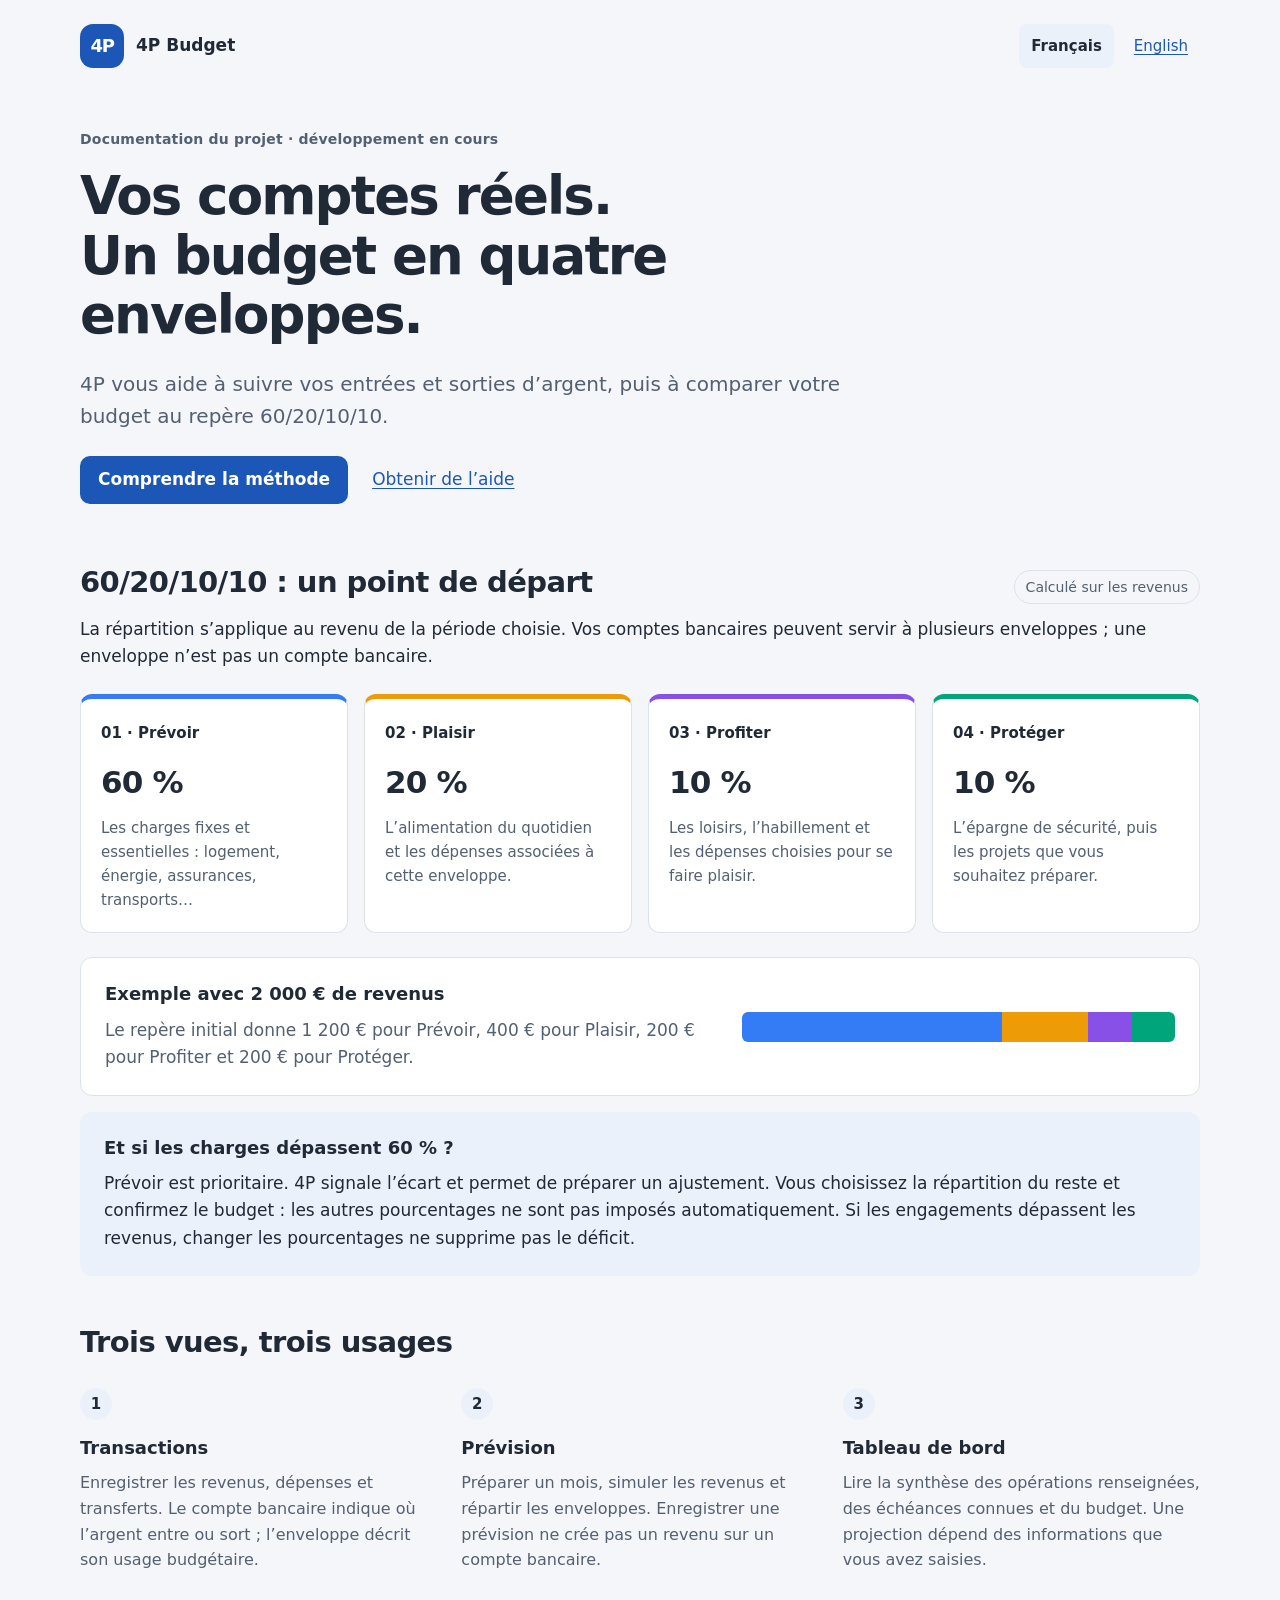
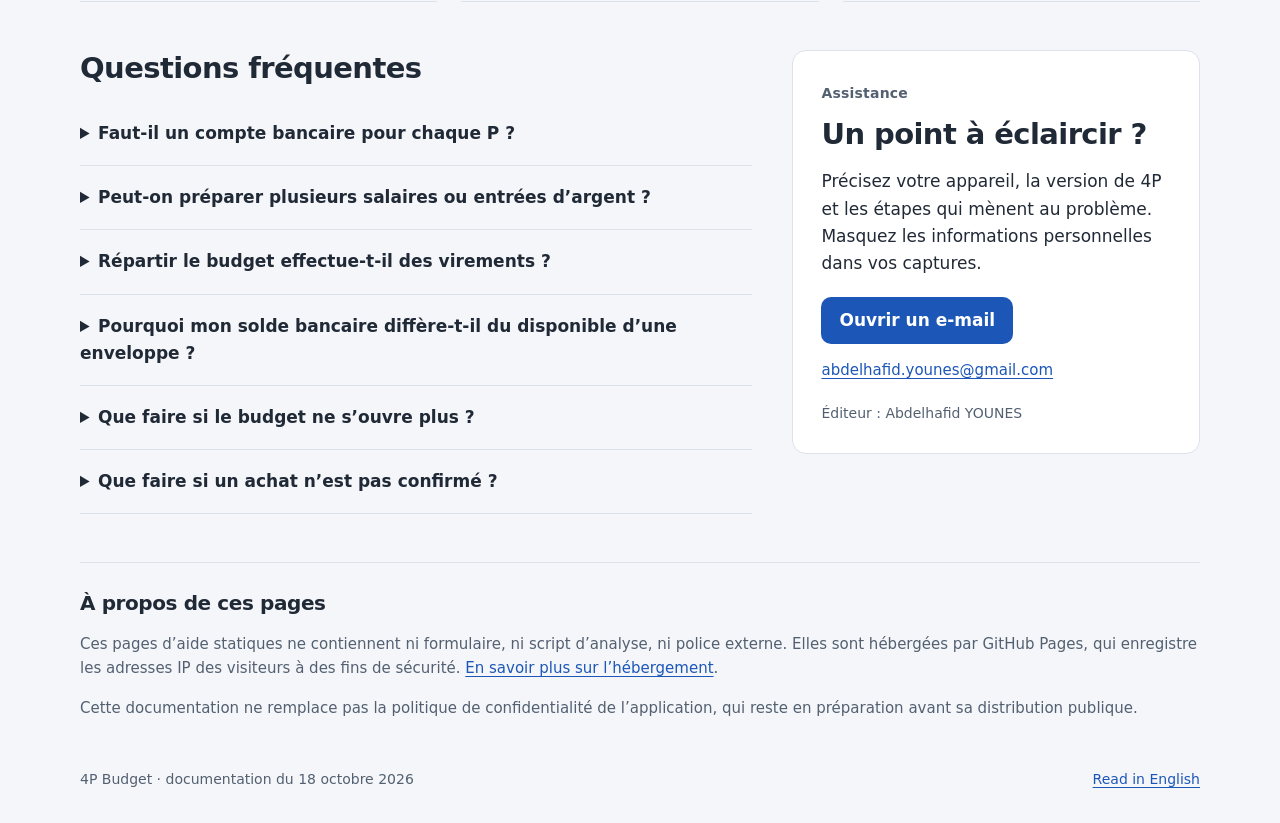
==== index.html @ a12ce065 "Publish bilingual 4P Budget help and method documentation" ====
<!doctype html>
<html lang="fr">
<head>
  <meta charset="utf-8">
  <meta name="viewport" content="width=device-width, initial-scale=1">
  <meta name="description" content="Aide de 4P Budget : comprendre les enveloppes 60/20/10/10, les comptes bancaires et les prévisions.">
  <title>4P Budget — Aide et méthode</title>
  <link rel="stylesheet" href="site.css">
</head>
<body>
  <a class="skip-link" href="#content">Aller au contenu</a>
  <header class="site-header">
    <a class="brand" href="./"><span class="brand-mark" aria-hidden="true">4P</span><span>4P Budget</span></a>
    <nav aria-label="Langue"><a href="./" lang="fr" aria-current="page">Français</a><a href="en/" lang="en" hreflang="en">English</a></nav>
  </header>
  <main id="content">
    <section class="intro" aria-labelledby="title">
      <p class="eyebrow">Documentation du projet · développement en cours</p>
      <h1 id="title">Vos comptes réels.<br>Un budget en quatre enveloppes.</h1>
      <p class="lead">4P vous aide à suivre vos entrées et sorties d’argent, puis à comparer votre budget au repère 60/20/10/10.</p>
      <div class="intro-links"><a class="button" href="#method">Comprendre la méthode</a><a href="#contact">Obtenir de l’aide</a></div>
    </section>

    <section id="method" aria-labelledby="method-title">
      <div class="section-heading"><h2 id="method-title">60/20/10/10 : un point de départ</h2><span class="pill">Calculé sur les revenus</span></div>
      <p>La répartition s’applique au revenu de la période choisie. Vos comptes bancaires peuvent servir à plusieurs enveloppes ; une enveloppe n’est pas un compte bancaire.</p>
      <div class="buckets">
        <article class="bucket plan"><span class="bucket-code">01 · Prévoir</span><h3>60 %</h3><p>Les charges fixes et essentielles : logement, énergie, assurances, transports…</p></article>
        <article class="bucket provide"><span class="bucket-code">02 · Plaisir</span><h3>20 %</h3><p>L’alimentation du quotidien et les dépenses associées à cette enveloppe.</p></article>
        <article class="bucket play"><span class="bucket-code">03 · Profiter</span><h3>10 %</h3><p>Les loisirs, l’habillement et les dépenses choisies pour se faire plaisir.</p></article>
        <article class="bucket protect"><span class="bucket-code">04 · Protéger</span><h3>10 %</h3><p>L’épargne de sécurité, puis les projets que vous souhaitez préparer.</p></article>
      </div>
      <div class="example">
        <div><h3>Exemple avec 2 000 € de revenus</h3><p>Le repère initial donne 1 200 € pour Prévoir, 400 € pour Plaisir, 200 € pour Profiter et 200 € pour Protéger.</p></div>
        <div class="distribution" role="img" aria-label="Répartition de 2 000 euros : Prévoir 1 200 euros, 60 pour cent ; Plaisir 400 euros, 20 pour cent ; Profiter 200 euros, 10 pour cent ; Protéger 200 euros, 10 pour cent."><span class="plan-part"></span><span class="provide-part"></span><span class="play-part"></span><span class="protect-part"></span></div>
      </div>
      <aside class="note"><h3>Et si les charges dépassent 60 % ?</h3><p>Prévoir est prioritaire. 4P signale l’écart et permet de préparer un ajustement. Vous choisissez la répartition du reste et confirmez le budget : les autres pourcentages ne sont pas imposés automatiquement. Si les engagements dépassent les revenus, changer les pourcentages ne supprime pas le déficit.</p></aside>
    </section>

    <section aria-labelledby="views-title">
      <h2 id="views-title">Trois vues, trois usages</h2>
      <div class="views">
        <article><span class="number">1</span><h3>Transactions</h3><p>Enregistrer les revenus, dépenses et transferts. Le compte bancaire indique où l’argent entre ou sort ; l’enveloppe décrit son usage budgétaire.</p></article>
        <article><span class="number">2</span><h3>Prévision</h3><p>Préparer un mois, simuler les revenus et répartir les enveloppes. Enregistrer une prévision ne crée pas un revenu sur un compte bancaire.</p></article>
        <article><span class="number">3</span><h3>Tableau de bord</h3><p>Lire la synthèse des opérations renseignées, des échéances connues et du budget. Une projection dépend des informations que vous avez saisies.</p></article>
      </div>
    </section>

    <section class="help-grid" aria-labelledby="help-title">
      <div><h2 id="help-title">Questions fréquentes</h2>
        <details><summary>Faut-il un compte bancaire pour chaque P ?</summary><p>Non. Vous pouvez suivre plusieurs comptes réels sans les associer exclusivement à une enveloppe. Une dépense peut être payée depuis un compte courant et classée dans Profiter, par exemple.</p></details>
        <details><summary>Peut-on préparer plusieurs salaires ou entrées d’argent ?</summary><p>Oui, les revenus peuvent être préparés ou enregistrés séparément. Distinguez le revenu prévu pour préparer le budget du revenu effectivement enregistré sur un compte.</p></details>
        <details><summary>Répartir le budget effectue-t-il des virements ?</summary><p>Non. Les enveloppes sont une répartition virtuelle. 4P ne se connecte pas à votre banque et n’exécute pas de virement bancaire. Un transfert entre comptes est une opération que vous renseignez dans le suivi.</p></details>
        <details><summary>Pourquoi mon solde bancaire diffère-t-il du disponible d’une enveloppe ?</summary><p>Le solde concerne l’argent enregistré sur un compte réel. Le disponible d’une enveloppe concerne le budget d’une période, après ses dépenses et réservations. Ces deux montants ne mesurent pas la même chose.</p></details>
        <details><summary>Que faire si le budget ne s’ouvre plus ?</summary><p>Conservez les fichiers et sauvegardes d’origine. Si l’écran de récupération apparaît, consultez les options proposées avant de tenter une reprise. Indiquez au support le message affiché et la version de l’application.</p></details>
        <details><summary>Que faire si un achat n’est pas confirmé ?</summary><p>Dans les versions proposant des abonnements, utilisez « Restaurer mes achats » dans l’écran Abonnement avant une nouvelle tentative. Les conditions, prix et essais disponibles sont ceux affichés dans l’application et par Apple. Aucun achat ne se fait sur ce site.</p></details>
      </div>
      <aside class="contact" id="contact" aria-labelledby="contact-title"><span class="eyebrow">Assistance</span><h2 id="contact-title">Un point à éclaircir ?</h2><p>Précisez votre appareil, la version de 4P et les étapes qui mènent au problème. Masquez les informations personnelles dans vos captures.</p><a class="button" href="mailto:abdelhafid.younes@gmail.com?subject=Support%204P%20Budget">Ouvrir un e-mail</a><a class="email" href="mailto:abdelhafid.younes@gmail.com">abdelhafid.younes@gmail.com</a><p class="small">Éditeur : Abdelhafid YOUNES</p></aside>
    </section>
    <section class="hosting" aria-labelledby="hosting-title"><h2 id="hosting-title">À propos de ces pages</h2><p>Ces pages d’aide statiques ne contiennent ni formulaire, ni script d’analyse, ni police externe. Elles sont hébergées par GitHub Pages, qui enregistre les adresses IP des visiteurs à des fins de sécurité. <a href="https://docs.github.com/en/pages/getting-started-with-github-pages/what-is-github-pages#data-collection">En savoir plus sur l’hébergement</a>.</p><p>Cette documentation ne remplace pas la politique de confidentialité de l’application, qui reste en préparation avant sa distribution publique.</p></section>
  </main>
  <footer><span>4P Budget · documentation du 18 octobre 2026</span><a href="en/" lang="en" hreflang="en">Read in English</a></footer>
</body>
</html>
---- site.css ----
:root {
  color-scheme: light dark;
  --background: #f5f6f9;
  --surface: #ffffff;
  --text: #202936;
  --muted: #536071;
  --border: #dce2ea;
  --link: #1c57b8;
  --soft: #ebf1fb;
  --blue: #347cf6;
  --orange: #ee9b08;
  --purple: #8950e8;
  --green: #00a57c;
}
* { box-sizing: border-box; }
html { scroll-padding-top: 24px; }
body { margin: 0; color: var(--text); background: var(--background); font: 1.0625rem/1.6 system-ui, -apple-system, BlinkMacSystemFont, "Segoe UI", sans-serif; }
a { color: var(--link); text-underline-offset: .19em; }
a:hover { text-decoration-thickness: 2px; }
a:focus-visible, summary:focus-visible { outline: 3px solid var(--link); outline-offset: 5px; border-radius: 4px; }
.skip-link { position: absolute; top: 8px; left: 16px; padding: 12px; background: var(--surface); transform: translateY(-160%); z-index: 1; }
.skip-link:focus { transform: translateY(0); }
.site-header, main, footer { width: min(1120px, calc(100% - 48px)); margin-inline: auto; }
.site-header { display: flex; align-items: center; justify-content: space-between; gap: 24px; padding-block: 24px; }
.brand { display: inline-flex; gap: 12px; align-items: center; font-weight: 750; color: var(--text); text-decoration: none; }
.brand-mark { display: grid; place-items: center; width: 44px; height: 44px; color: white; background: #1c57b8; border-radius: 13px; font-size: 1.125rem; letter-spacing: -.07em; }
nav { display: flex; flex-wrap: wrap; gap: 8px; }
nav a { padding: 10px 12px; border-radius: 8px; font-size: 0.9375rem; }
nav a[aria-current] { background: var(--soft); color: var(--text); font-weight: 650; text-decoration: none; }
main > section { margin-bottom: 48px; }
.intro { padding-block: 36px 12px; max-width: 830px; }
.eyebrow { color: var(--muted); font-size: 0.875rem; font-weight: 650; letter-spacing: .015em; }
h1, h2, h3, p { margin-top: 0; }
h1 { font-size: clamp(2rem, 4.6vw, 3.3125rem); line-height: 1.12; letter-spacing: -.035em; margin-block: 16px 24px; overflow-wrap: anywhere; }
h2 { font-size: clamp(1.4375rem, 2.8vw, 1.8125rem); line-height: 1.25; letter-spacing: -.02em; margin-bottom: 16px; }
h3 { font-size: 1.125rem; line-height: 1.35; margin-bottom: 10px; }
p { margin-bottom: 16px; }
.lead { max-width: 66ch; color: var(--muted); font-size: 1.25rem; }
.intro-links { display: flex; align-items: center; gap: 24px; flex-wrap: wrap; margin-top: 24px; }
.button { display: inline-flex; justify-content: center; align-items: center; min-height: 46px; max-width: 100%; padding: 10px 18px; border-radius: 10px; background: #1c57b8; color: white; text-decoration: none; font-weight: 650; text-align: center; }
.section-heading { display: flex; flex-wrap: wrap; align-items: baseline; gap: 10px 24px; justify-content: space-between; }
.pill { display: inline-block; padding: 5px 11px; border: 1px solid var(--border); border-radius: 24px; color: var(--muted); font-size: 0.875rem; }
.buckets { display: grid; grid-template-columns: repeat(auto-fit, minmax(min(100%, 16rem), 1fr)); gap: 16px; margin-block: 24px; }
.bucket { border: 1px solid var(--border); border-top: 5px solid var(--blue); background: var(--surface); border-radius: 12px; padding: 20px; }
.bucket.provide { border-top-color: var(--orange); }
.bucket.play { border-top-color: var(--purple); }
.bucket.protect { border-top-color: var(--green); }
.bucket-code { font-size: 0.9375rem; font-weight: 650; }
.bucket h3 { font-size: 1.9375rem; letter-spacing: -.025em; margin-block: 16px 12px; }
.bucket p { color: var(--muted); font-size: 0.9375rem; margin: 0; }
.example { display: grid; grid-template-columns: 1.4fr 1fr; gap: 32px; padding: 24px; border: 1px solid var(--border); border-radius: 12px; background: var(--surface); align-items: center; }
.example p { color: var(--muted); margin: 0; }
.distribution { display: flex; overflow: hidden; height: 30px; border-radius: 6px; }
.plan-part { width: 60%; background: var(--blue); }
.provide-part { width: 20%; background: var(--orange); }
.play-part { width: 10%; background: var(--purple); }
.protect-part { width: 10%; background: var(--green); }
.note { padding: 24px; margin-top: 16px; background: var(--soft); border-radius: 12px; }
.note p { max-width: 100ch; margin: 0; }
.views { display: grid; grid-template-columns: repeat(3, minmax(0, 1fr)); gap: 24px; }
.views article { border-bottom: 1px solid var(--border); padding-block: 12px; }
.number { display: grid; place-items: center; width: 32px; height: 32px; border-radius: 50%; background: var(--soft); color: var(--text); margin-bottom: 16px; font-size: 0.9375rem; font-weight: 650; }
.views p { color: var(--muted); font-size: 1rem; }
.help-grid { display: grid; grid-template-columns: 1.65fr 1fr; gap: 40px; align-items: start; }
details { border-bottom: 1px solid var(--border); padding-block: 4px; }
summary { padding: 14px 0; min-height: 48px; cursor: pointer; font-weight: 650; }
details p { color: var(--muted); padding: 0 4px 8px; }
.contact { padding: 28px; border: 1px solid var(--border); border-radius: 14px; background: var(--surface); }
.contact .eyebrow { display: inline-block; margin-bottom: 12px; }
.contact .button { margin: 4px 0 14px; }
.email { display: block; overflow-wrap: anywhere; font-size: 0.9375rem; }
.small { margin: 20px 0 0; color: var(--muted); font-size: 0.875rem; }
.hosting { border-top: 1px solid var(--border); padding-top: 28px; font-size: 0.9375rem; color: var(--muted); }
.hosting h2 { font-size: 1.25rem; color: var(--text); }
footer { display: flex; flex-wrap: wrap; justify-content: space-between; gap: 16px; padding-block: 0 32px; font-size: 0.875rem; color: var(--muted); }
@media (max-width: 920px) {
  .help-grid { grid-template-columns: 1fr; gap: 24px; }
  .contact { max-width: 620px; }
}
@media (min-width: 700px) and (max-width: 1100px) {
  .buckets { grid-template-columns: repeat(2, minmax(0, 1fr)); }
}
@media (max-width: 600px) {
  .site-header, main, footer { width: calc(100% - 32px); }
  .site-header { flex-wrap: wrap; gap: 16px; padding-block: 16px; }
  .intro { padding-top: 20px; }
  .lead { font-size: 1.125rem; }
  .intro-links { gap: 16px; }
  main > section { margin-bottom: 36px; }
  .bucket { padding: 16px; }
  .example, .views { grid-template-columns: 1fr; gap: 20px; }
  .note, .contact { padding: 20px; }
}
@media (max-width: 370px) {
  .buckets { grid-template-columns: 1fr; }
}
@media (prefers-color-scheme: dark) {
  :root { --background: #121922; --surface: #1a2431; --text: #eef2f8; --muted: #b3bfd0; --border: #354357; --link: #a2c3ff; --soft: #22334a; }
}
@media (prefers-reduced-motion: reduce) {
  html { scroll-behavior: auto; }
}
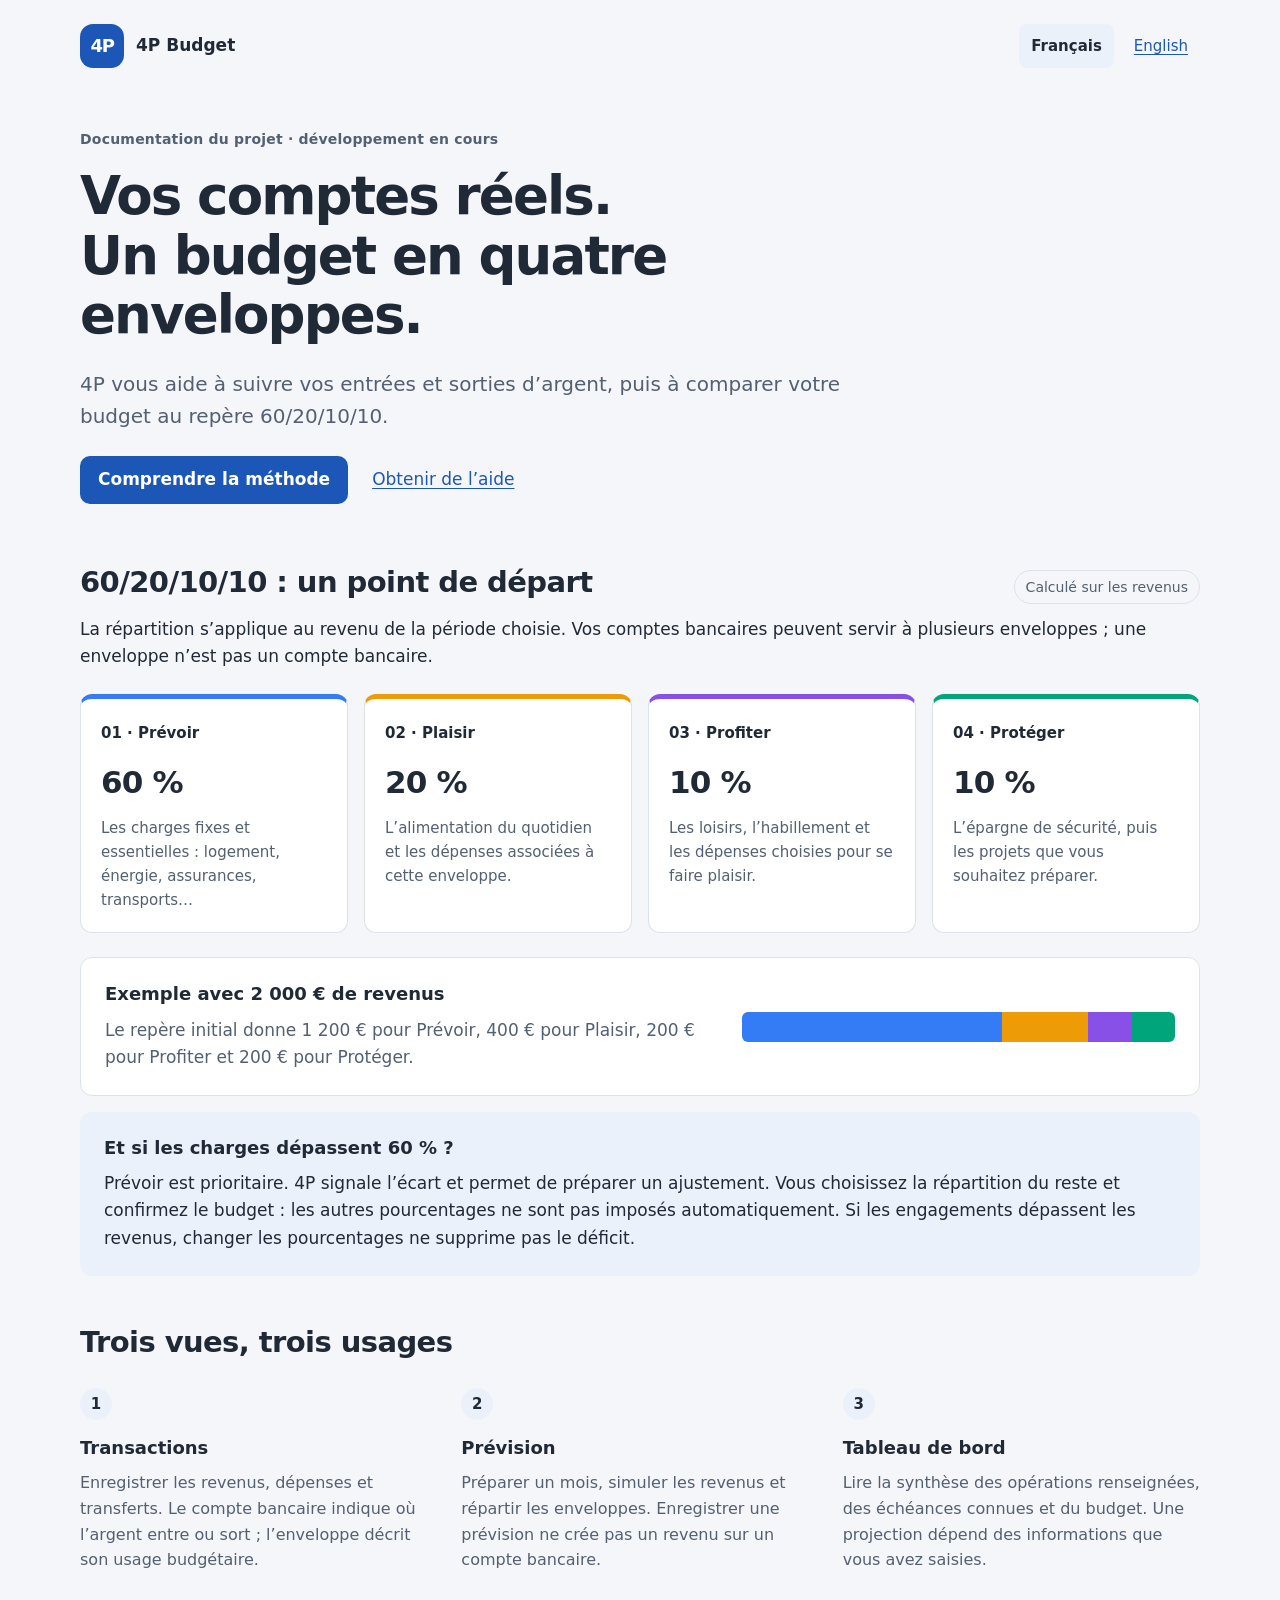
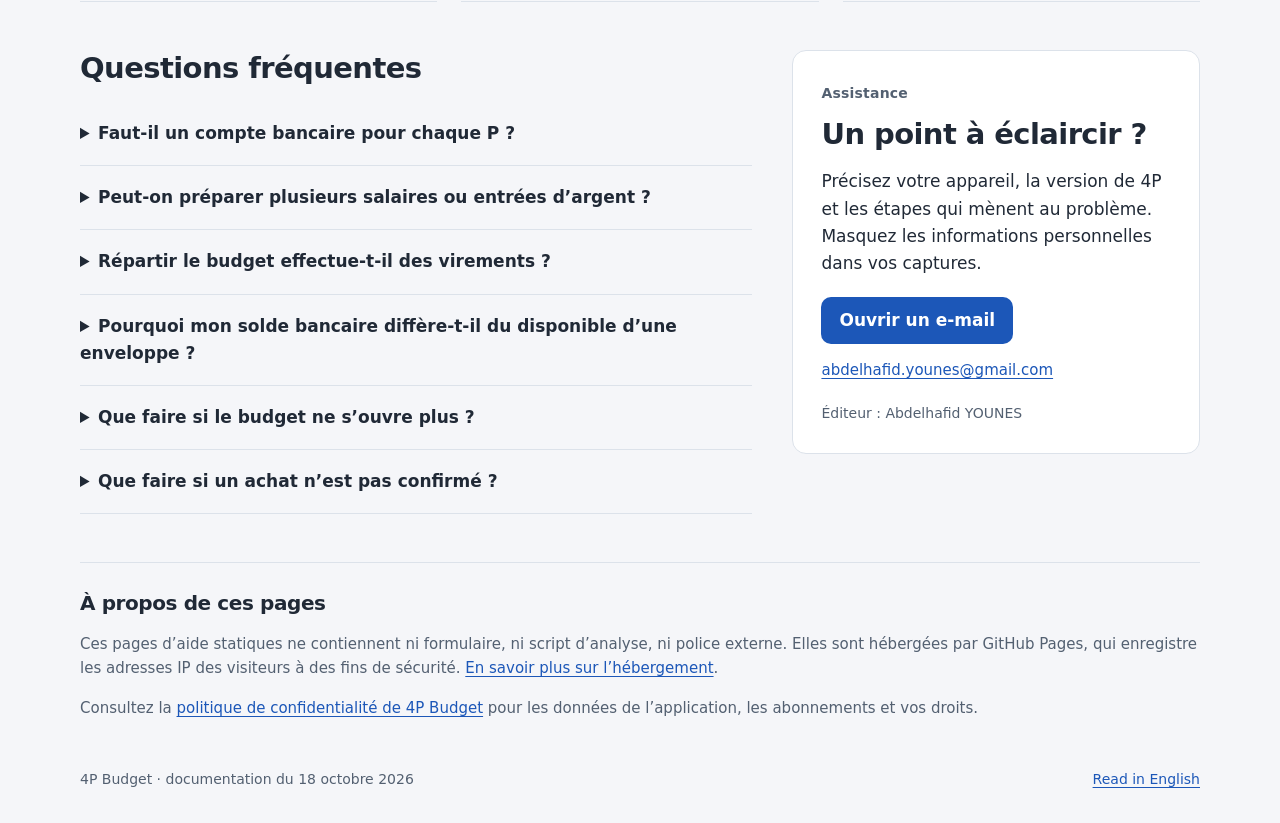
==== commit ae2ab3f9: "Publish bilingual 4P Budget privacy policy and link help pages" ====
--- a/index.html
+++ b/index.html
@@ -57,7 +57,7 @@
       </div>
       <aside class="contact" id="contact" aria-labelledby="contact-title"><span class="eyebrow">Assistance</span><h2 id="contact-title">Un point à éclaircir ?</h2><p>Précisez votre appareil, la version de 4P et les étapes qui mènent au problème. Masquez les informations personnelles dans vos captures.</p><a class="button" href="mailto:abdelhafid.younes@gmail.com?subject=Support%204P%20Budget">Ouvrir un e-mail</a><a class="email" href="mailto:abdelhafid.younes@gmail.com">abdelhafid.younes@gmail.com</a><p class="small">Éditeur : Abdelhafid YOUNES</p></aside>
     </section>
-    <section class="hosting" aria-labelledby="hosting-title"><h2 id="hosting-title">À propos de ces pages</h2><p>Ces pages d’aide statiques ne contiennent ni formulaire, ni script d’analyse, ni police externe. Elles sont hébergées par GitHub Pages, qui enregistre les adresses IP des visiteurs à des fins de sécurité. <a href="https://docs.github.com/en/pages/getting-started-with-github-pages/what-is-github-pages#data-collection">En savoir plus sur l’hébergement</a>.</p><p>Cette documentation ne remplace pas la politique de confidentialité de l’application, qui reste en préparation avant sa distribution publique.</p></section>
+    <section class="hosting" aria-labelledby="hosting-title"><h2 id="hosting-title">À propos de ces pages</h2><p>Ces pages d’aide statiques ne contiennent ni formulaire, ni script d’analyse, ni police externe. Elles sont hébergées par GitHub Pages, qui enregistre les adresses IP des visiteurs à des fins de sécurité. <a href="https://docs.github.com/en/pages/getting-started-with-github-pages/what-is-github-pages#data-collection">En savoir plus sur l’hébergement</a>.</p><p>Consultez la <a href="confidentialite/">politique de confidentialité de 4P Budget</a> pour les données de l’application, les abonnements et vos droits.</p></section>
   </main>
   <footer><span>4P Budget · documentation du 18 octobre 2026</span><a href="en/" lang="en" hreflang="en">Read in English</a></footer>
 </body>
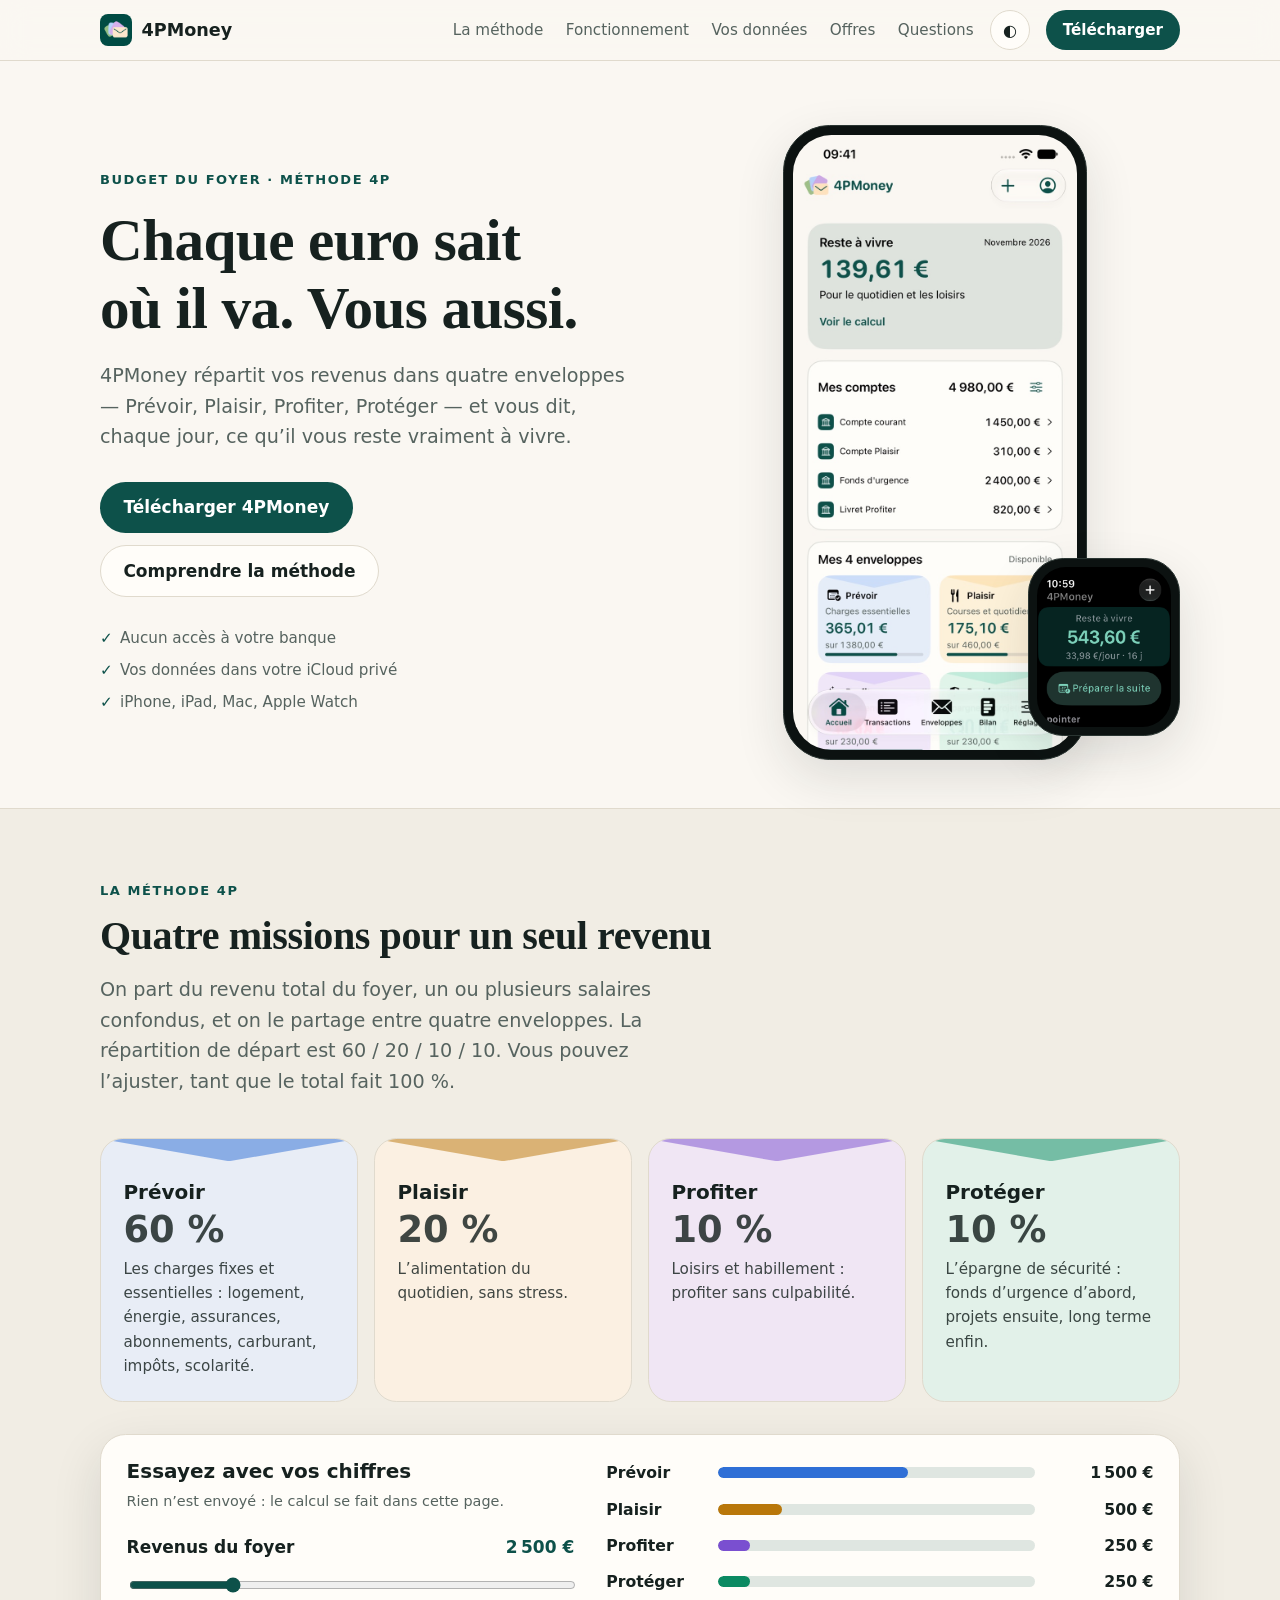
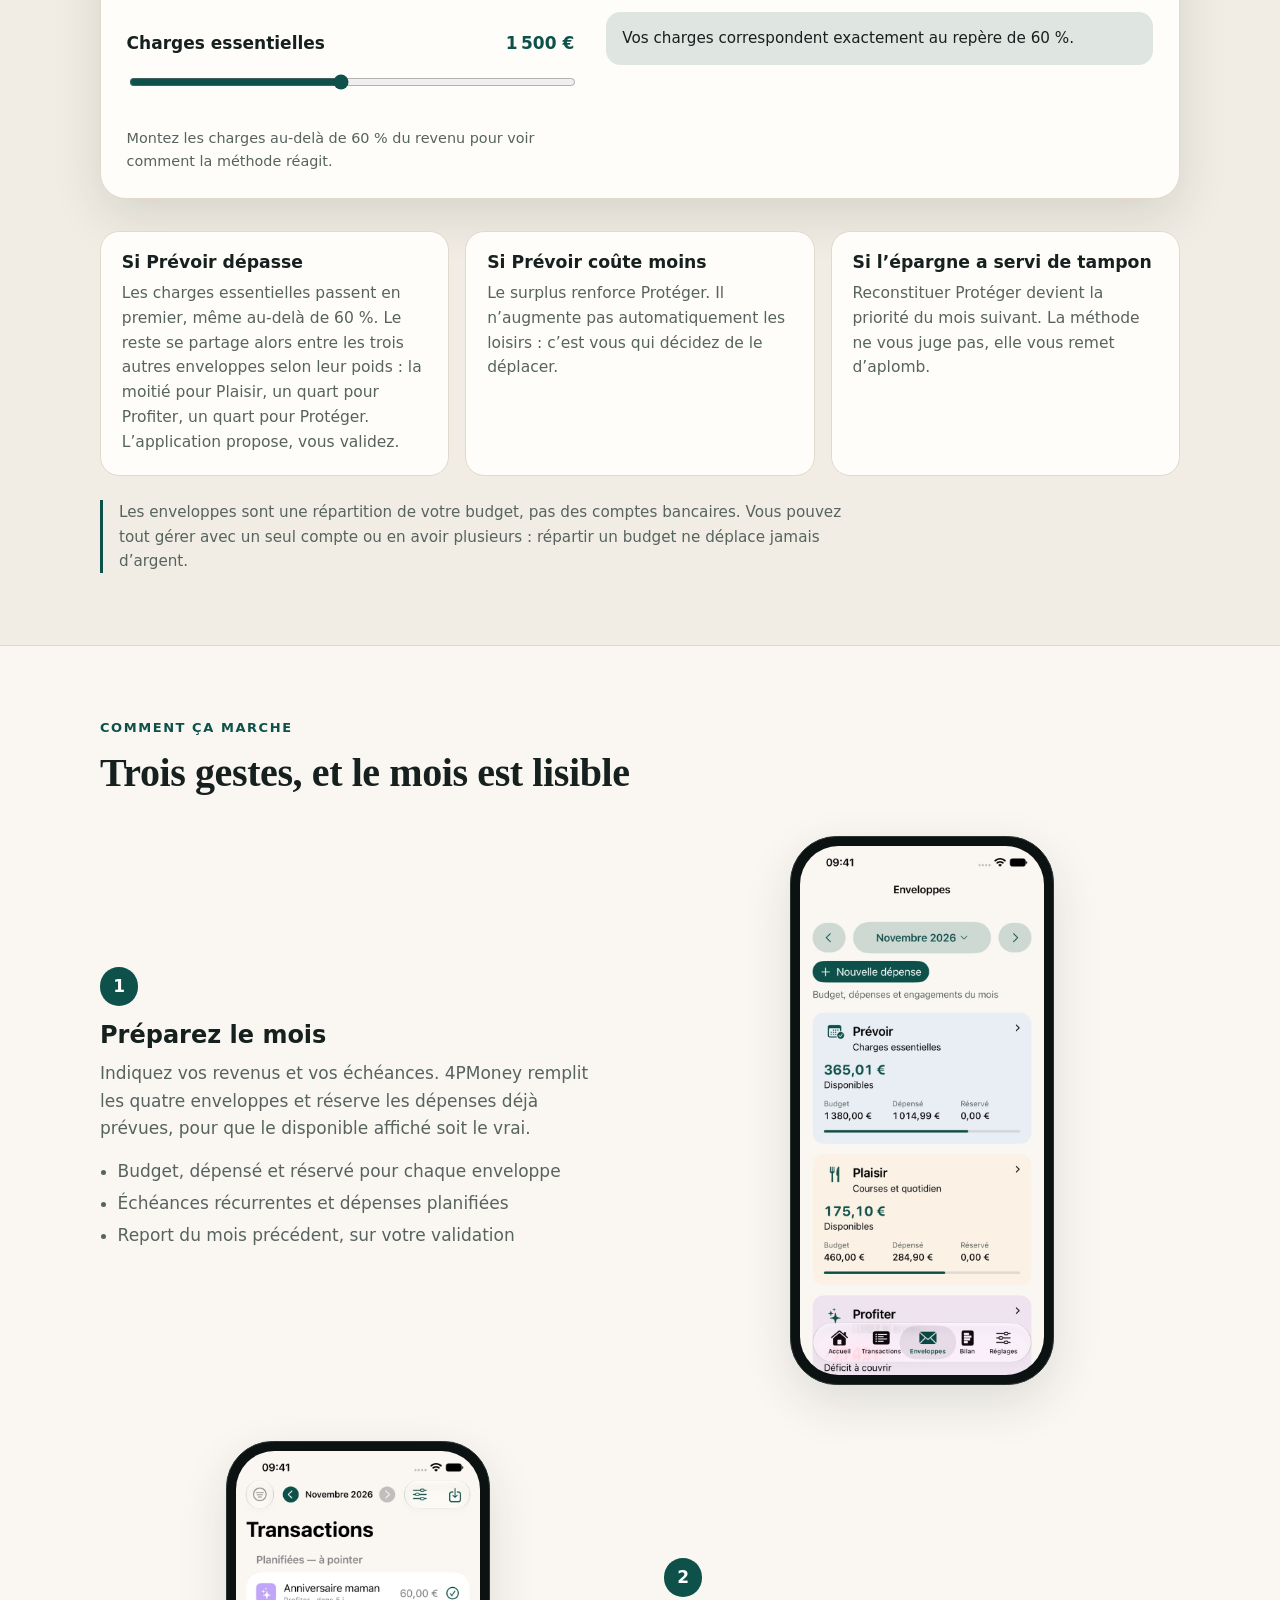
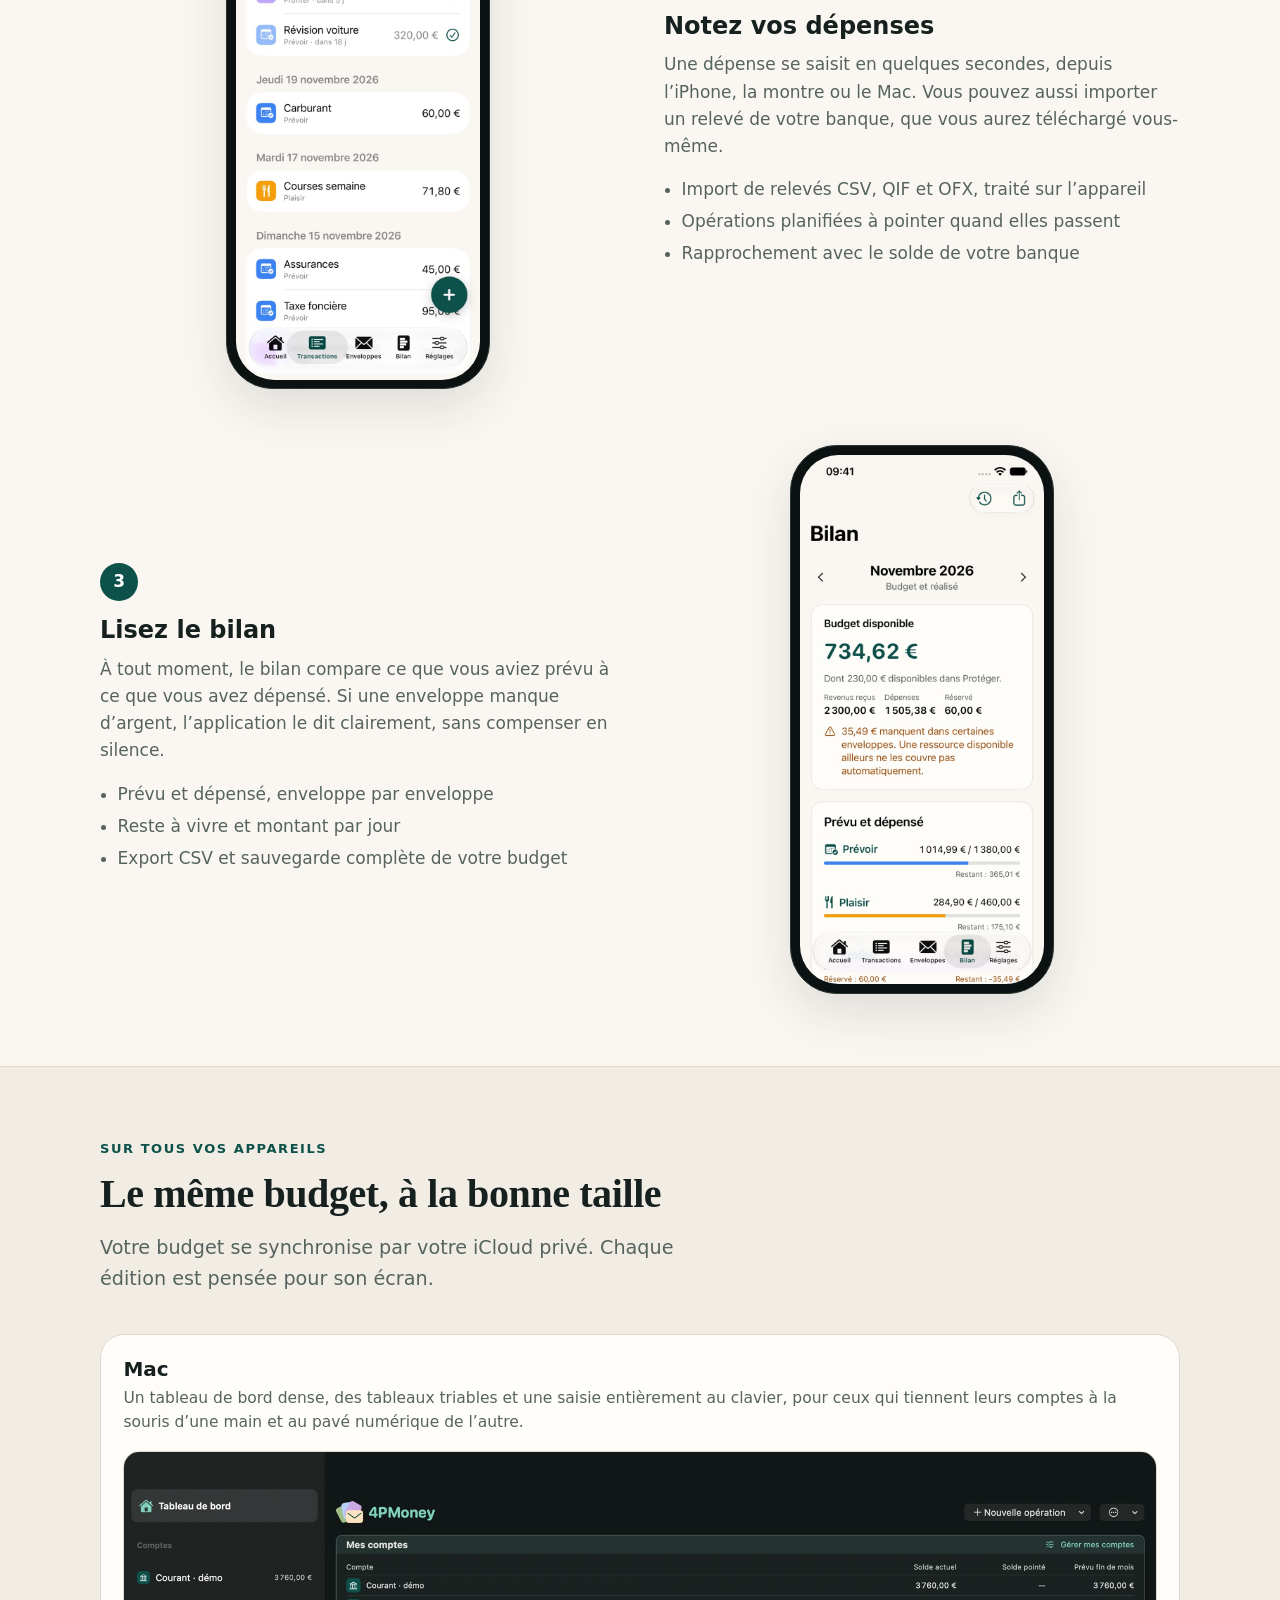
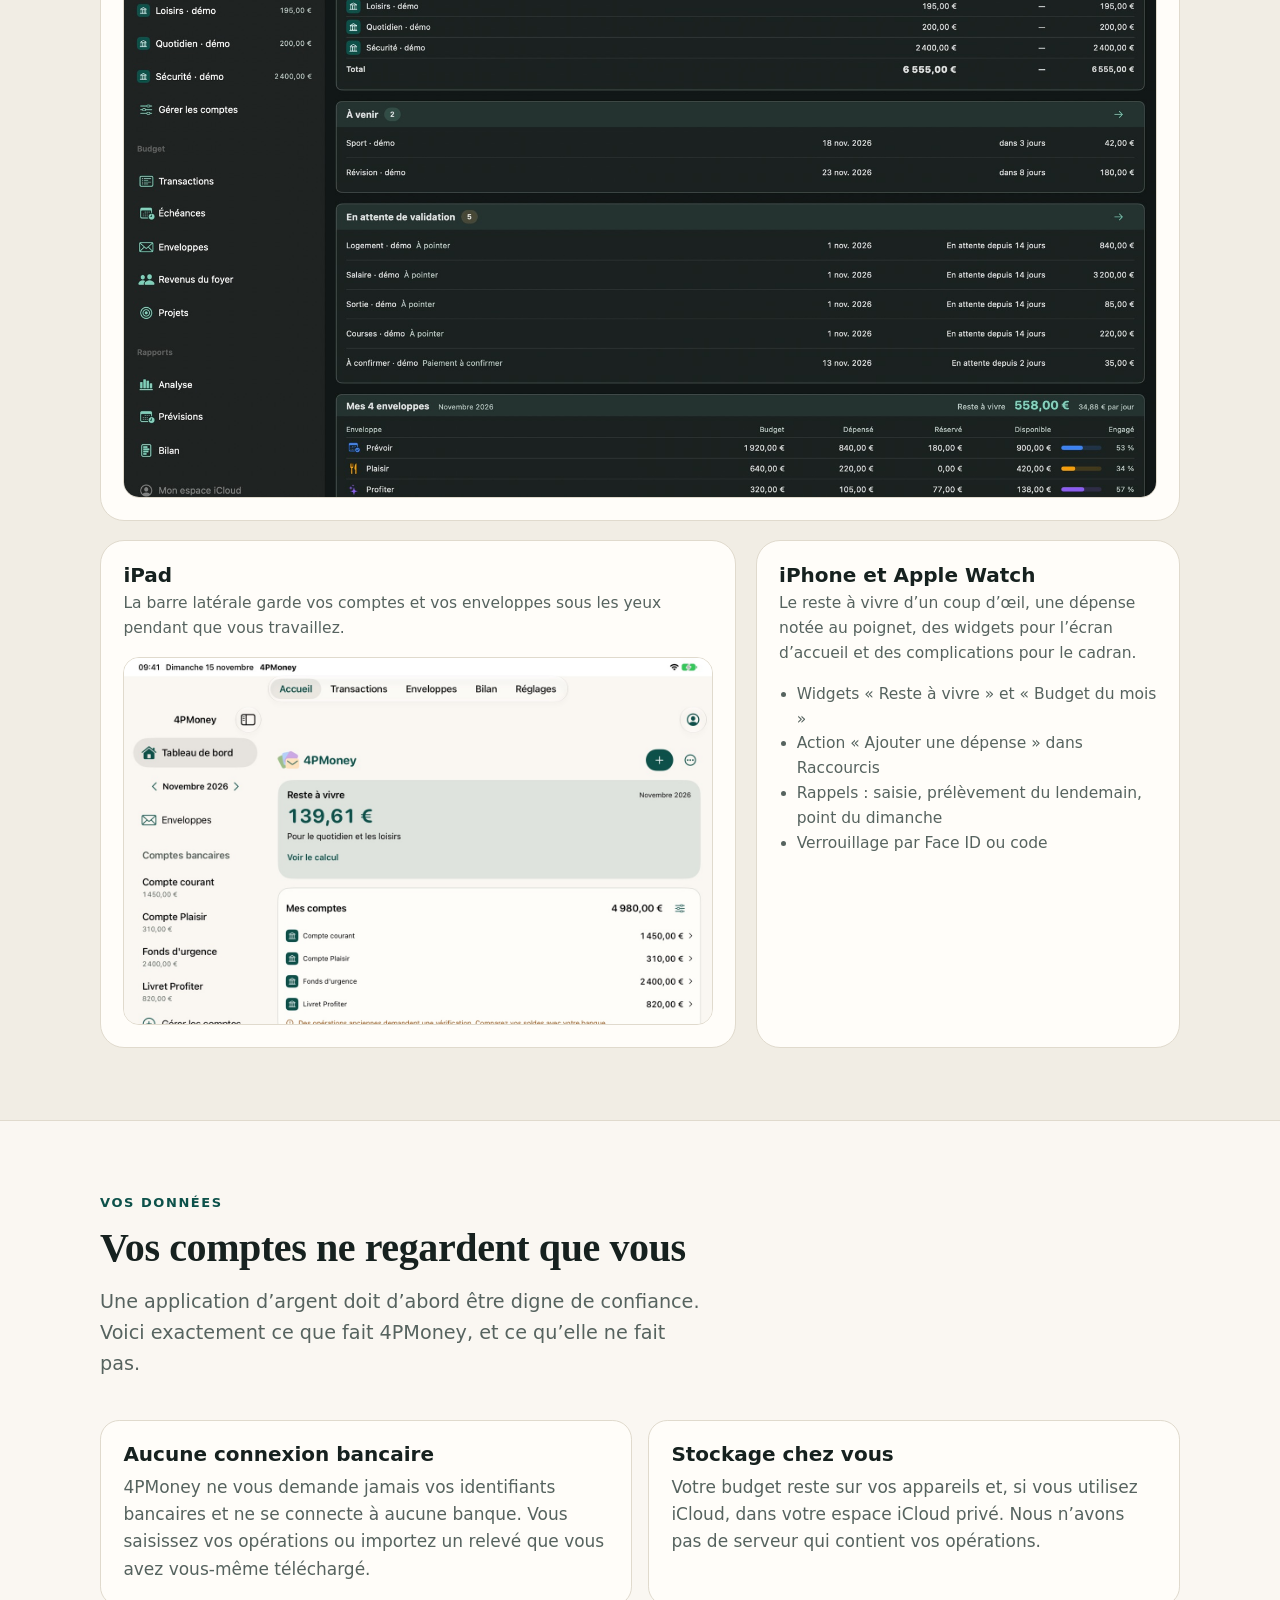
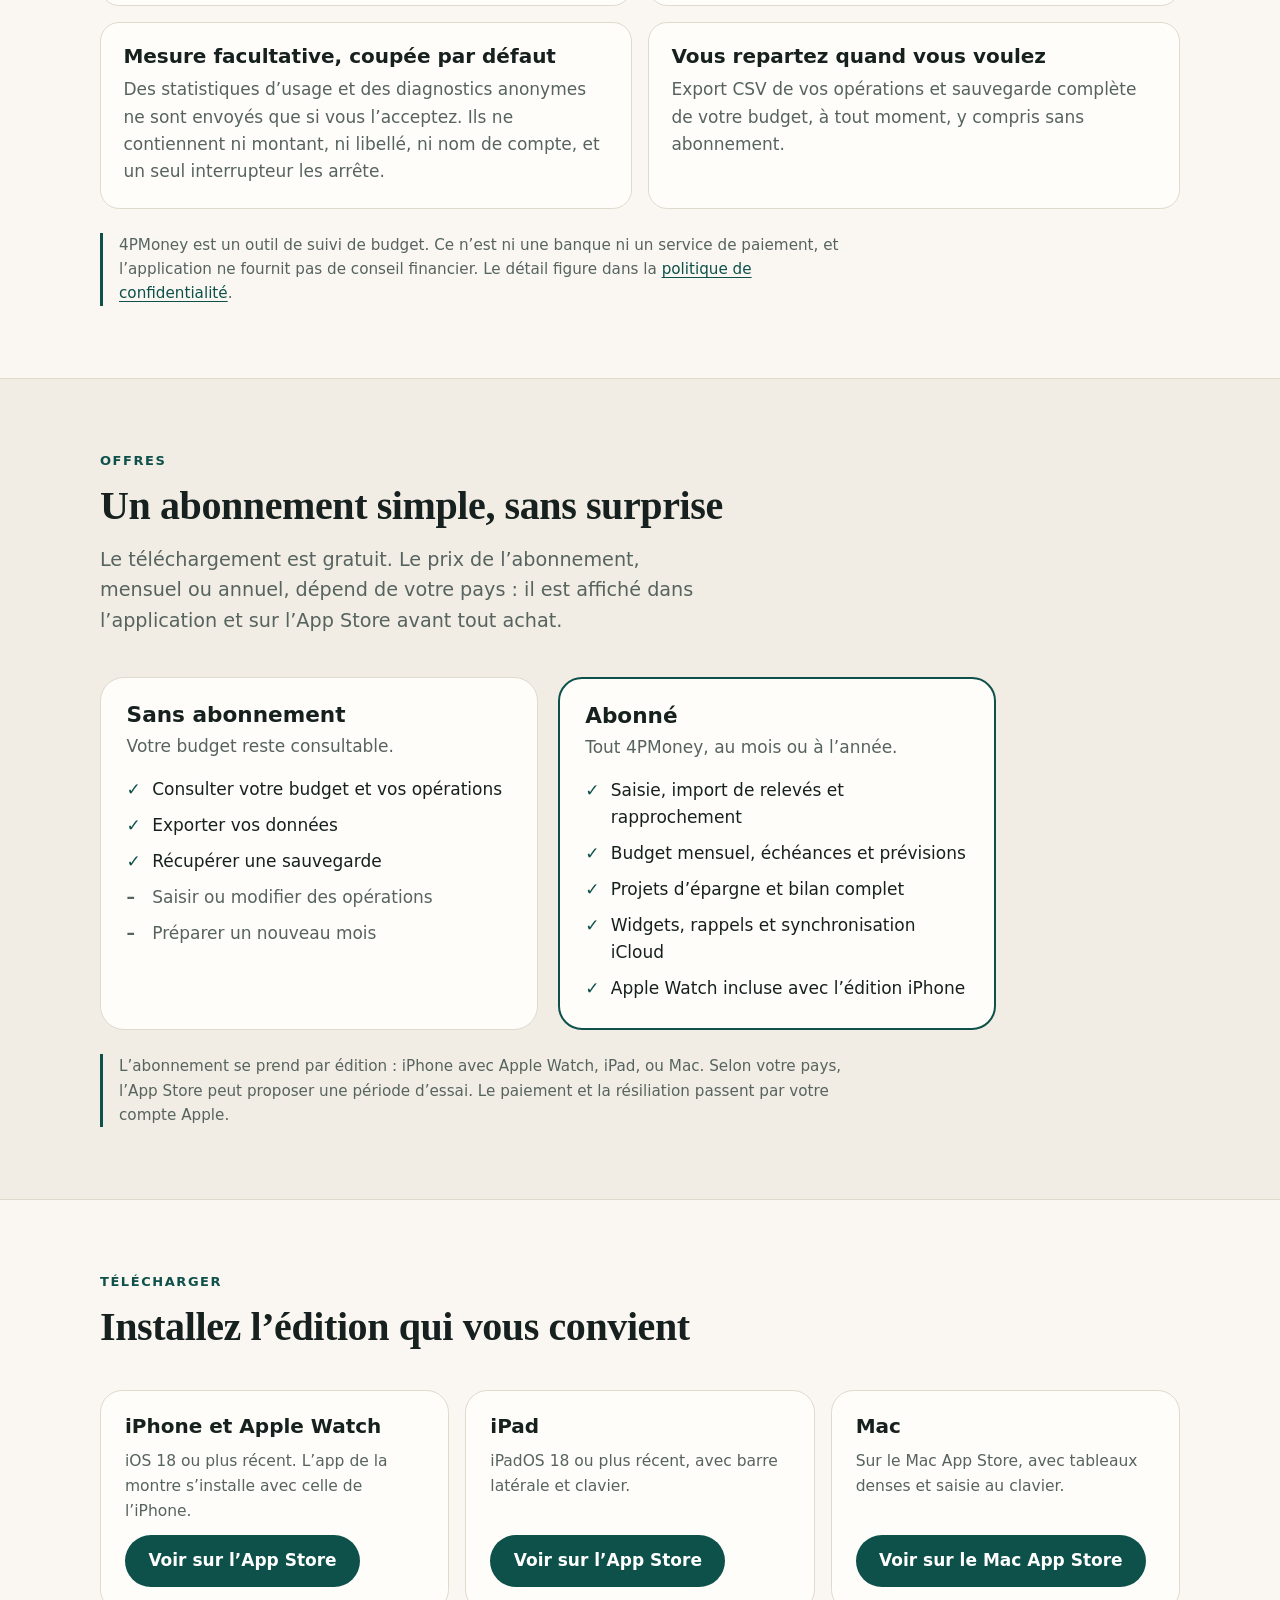
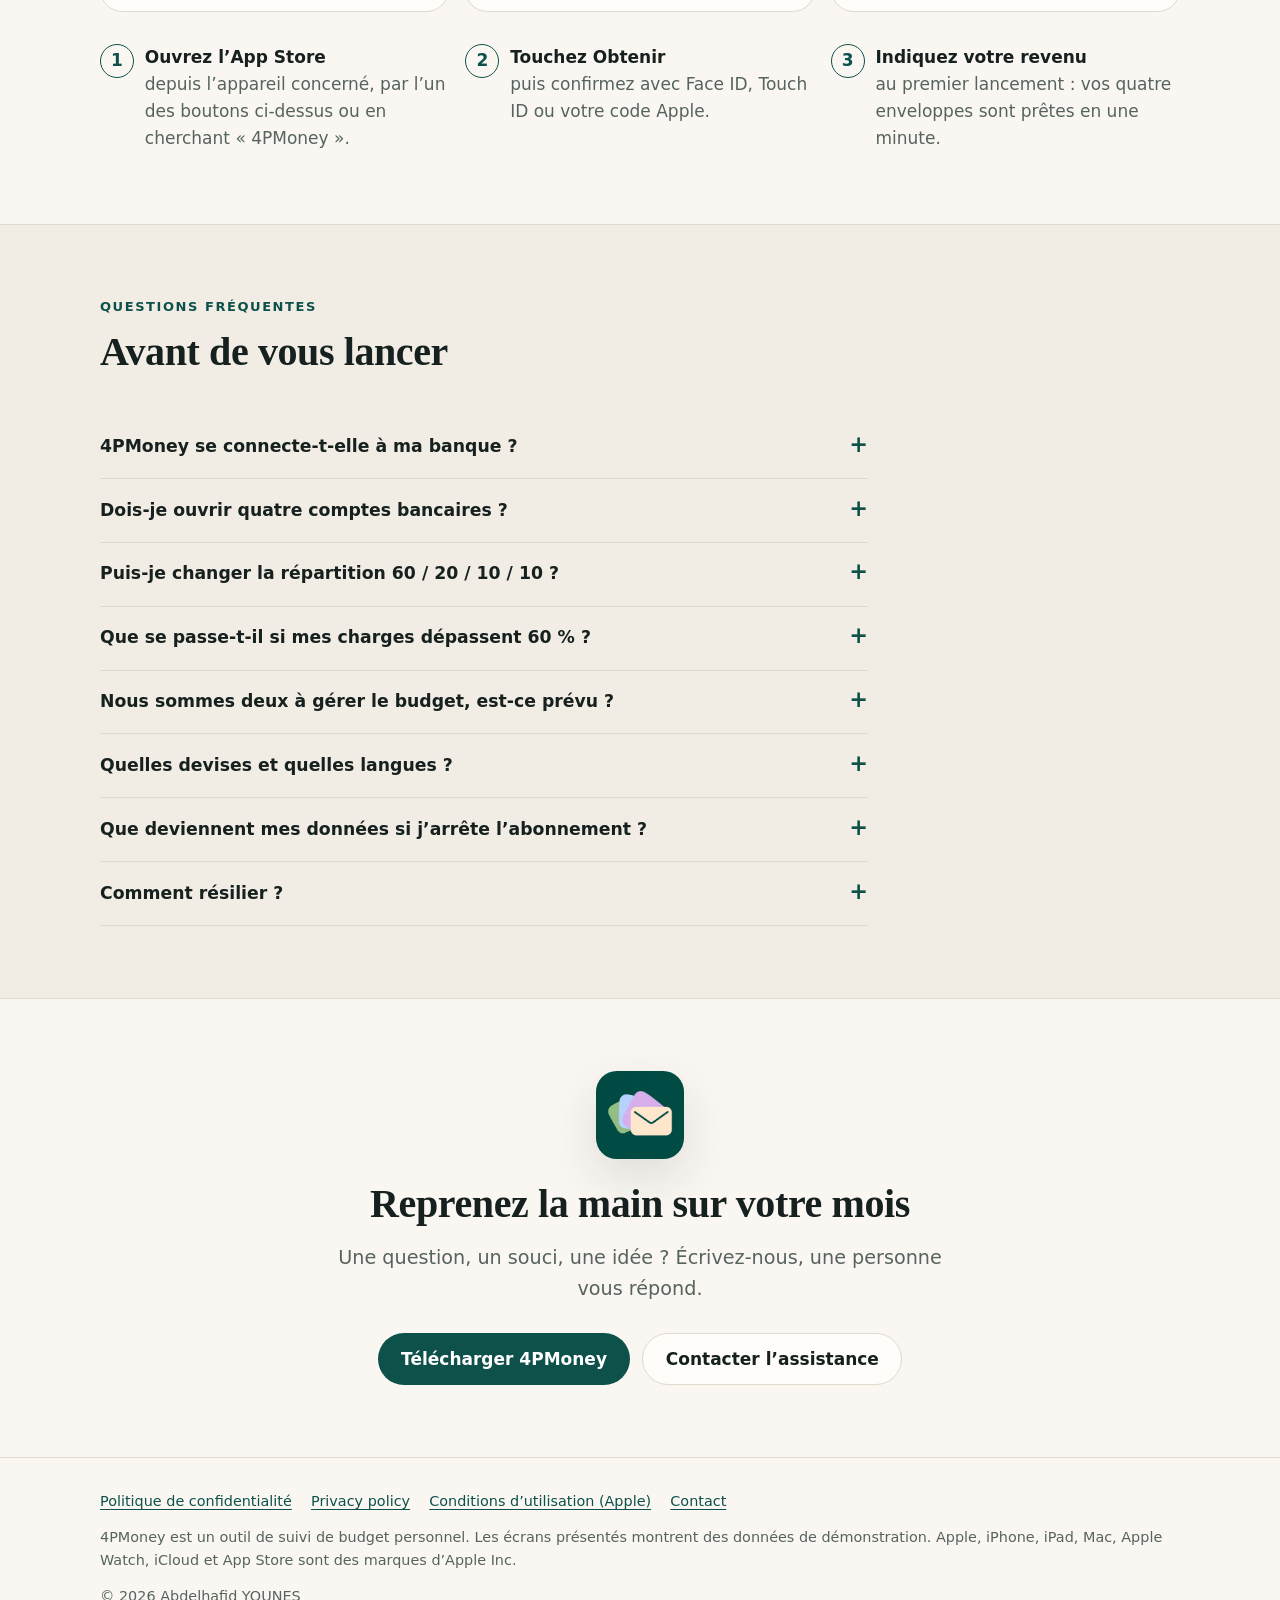
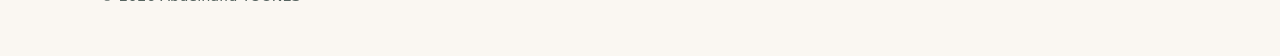
==== commit 0e23f6ea: "Publish the 4PMoney product page and updated privacy policy in seven languages Co-Authored-By: Claud" ====
--- a/index.html
+++ b/index.html
@@ -1,64 +1,506 @@
 <!doctype html>
 <html lang="fr">
 <head>
-  <meta charset="utf-8">
-  <meta name="viewport" content="width=device-width, initial-scale=1">
-  <meta name="description" content="Aide de 4P Budget : comprendre les enveloppes 60/20/10/10, les comptes bancaires et les prévisions.">
-  <title>4P Budget — Aide et méthode</title>
-  <link rel="stylesheet" href="site.css">
+<meta charset="utf-8">
+<meta name="viewport" content="width=device-width, initial-scale=1">
+<title>4PMoney — Le budget du foyer en quatre enveloppes</title>
+<meta name="description" content="4PMoney applique la méthode 4P : Prévoir, Plaisir, Profiter, Protéger. Un budget clair pour le foyer, sur iPhone, iPad, Mac et Apple Watch, sans connexion à votre banque.">
+<meta name="theme-color" content="#faf7f2" media="(prefers-color-scheme: light)">
+<meta name="theme-color" content="#101816" media="(prefers-color-scheme: dark)">
+<link rel="icon" href="assets/touch-icon.png">
+<link rel="apple-touch-icon" href="assets/touch-icon.png">
+<meta property="og:title" content="4PMoney — Le budget du foyer en quatre enveloppes">
+<meta property="og:description" content="Prévoir, Plaisir, Profiter, Protéger : une méthode simple, une application sobre, vos données chez vous.">
+<meta property="og:image" content="assets/icon.png">
+<style>
+:root{
+  --fond:#faf7f2;--carte:#fffdf9;--teinte:#f1ede4;--encre:#16211f;--doux:#56635f;--trait:#e0dacd;
+  --accent:#0d514a;--accent-encre:#ffffff;--accent-doux:#dfe6e1;
+  --prevoir:#2f6fd6;--plaisir:#b9770a;--profiter:#7a4fd0;--proteger:#0b8a62;
+  --prevoir-f:#e8edf6;--plaisir-f:#fbf0e2;--profiter-f:#f0e6f4;--proteger-f:#e2f1e9;
+  --alerte:#a3540c;--ombre:0 18px 50px rgba(22,33,31,.12);
+}
+@media (prefers-color-scheme:dark){:root:not([data-theme="light"]){
+  --fond:#101816;--carte:#19221f;--teinte:#151e1b;--encre:#eef3f0;--doux:#a7b5af;--trait:#2b3733;
+  --accent:#7fd2bb;--accent-encre:#0c1b18;--accent-doux:#20302b;
+  --prevoir:#8fb6ff;--plaisir:#f1b65a;--profiter:#c2a4ff;--proteger:#6fd6b0;
+  --prevoir-f:#1d2a3f;--plaisir-f:#352c1c;--profiter-f:#2c2540;--proteger-f:#17332a;
+  --alerte:#f0a35a;--ombre:0 18px 50px rgba(0,0,0,.45);
+}}
+:root[data-theme="dark"]{
+  --fond:#101816;--carte:#19221f;--teinte:#151e1b;--encre:#eef3f0;--doux:#a7b5af;--trait:#2b3733;
+  --accent:#7fd2bb;--accent-encre:#0c1b18;--accent-doux:#20302b;
+  --prevoir:#8fb6ff;--plaisir:#f1b65a;--profiter:#c2a4ff;--proteger:#6fd6b0;
+  --prevoir-f:#1d2a3f;--plaisir-f:#352c1c;--profiter-f:#2c2540;--proteger-f:#17332a;
+  --alerte:#f0a35a;--ombre:0 18px 50px rgba(0,0,0,.45);
+}
+*{box-sizing:border-box}
+html{scroll-behavior:smooth;-webkit-text-size-adjust:100%}
+body{margin:0;background:var(--fond);color:var(--encre);font:1.0625rem/1.6 -apple-system,BlinkMacSystemFont,"SF Pro Text","Segoe UI",system-ui,sans-serif;overflow-wrap:break-word}
+img{max-width:100%;height:auto;display:block}
+a{color:var(--accent);text-underline-offset:.2em}
+a:focus-visible,button:focus-visible,input:focus-visible,summary:focus-visible{outline:3px solid var(--plaisir);outline-offset:3px;border-radius:6px}
+.wrap{max-width:70rem;margin:0 auto;padding:0 1.25rem}
+h1,h2,h3{font-family:"New York","Iowan Old Style",Georgia,serif;font-weight:600;line-height:1.15;letter-spacing:-.01em;margin:0;text-wrap:balance}
+h1{font-size:clamp(2.2rem,6vw,3.7rem)}
+h2{font-size:clamp(1.7rem,4vw,2.5rem)}
+h3{font-size:1.25rem;font-family:inherit;font-weight:650;letter-spacing:0}
+p{margin:0}
+.sur{font-size:.8125rem;font-weight:650;letter-spacing:.12em;text-transform:uppercase;color:var(--accent)}
+.chapo{font-size:1.2rem;color:var(--doux);max-width:38rem}
+.num{font-variant-numeric:tabular-nums;font-feature-settings:"tnum"}
+.skip{position:absolute;left:-999px}.skip:focus{left:1rem;top:1rem;background:var(--carte);padding:.5rem 1rem;z-index:20}
+
+header.barre{position:sticky;top:0;z-index:10;background:color-mix(in srgb,var(--fond) 88%,transparent);backdrop-filter:saturate(1.4) blur(14px);-webkit-backdrop-filter:saturate(1.4) blur(14px);border-bottom:1px solid var(--trait)}
+.barre .wrap{display:flex;align-items:center;gap:1rem;min-height:3.75rem}
+.marque{display:flex;align-items:center;gap:.6rem;font-weight:700;font-size:1.1rem;color:var(--encre);text-decoration:none}
+.marque img{width:2rem;height:2rem;border-radius:.5rem}
+.barre nav{margin-left:auto;display:flex;gap:1.4rem;font-size:.95rem}
+.barre nav a{color:var(--doux);text-decoration:none}.barre nav a:hover{color:var(--encre)}
+.theme{border:1px solid var(--trait);background:var(--carte);color:var(--encre);border-radius:999px;width:2.5rem;height:2.5rem;cursor:pointer;font-size:1rem}
+.btn{display:inline-flex;align-items:center;justify-content:center;gap:.5rem;min-height:3rem;padding:.7rem 1.4rem;border-radius:999px;font-weight:650;text-decoration:none;border:1px solid transparent}
+.btn.plein{background:var(--accent);color:var(--accent-encre)}
+.btn.contour{border-color:var(--trait);color:var(--encre);background:var(--carte)}
+.btn.petit{min-height:2.5rem;padding:.4rem 1rem;font-size:.95rem}
+
+.hero{padding:4rem 0 3rem}
+.hero .wrap{display:grid;grid-template-columns:1.05fr .95fr;gap:3rem;align-items:center}
+.hero h1{margin:.9rem 0 1.2rem}
+.actions{display:flex;flex-wrap:wrap;gap:.75rem;margin-top:1.8rem}
+.garanties{list-style:none;padding:0;margin:1.8rem 0 0;display:flex;flex-wrap:wrap;gap:.5rem 1.4rem;color:var(--doux);font-size:.95rem}
+.garanties li::before{content:"✓";color:var(--accent);font-weight:700;margin-right:.45rem}
+.scene{position:relative;display:flex;justify-content:center;min-height:34rem}
+.tel{width:min(19rem,74vw);border-radius:2.9rem;padding:.55rem;background:#0c1211;box-shadow:var(--ombre);border:1px solid #2a3532}
+.tel img{border-radius:2.4rem;width:100%;aspect-ratio:1170/2532;object-fit:cover}
+.montre{position:absolute;right:0;bottom:1.5rem;width:9.5rem;border-radius:2.2rem;padding:.5rem;background:#0c1211;border:1px solid #2a3532;box-shadow:var(--ombre)}
+.montre img{border-radius:1.8rem}
+
+section{padding:4.5rem 0}
+section.teinte{background:var(--teinte);border-block:1px solid var(--trait)}
+.tete{max-width:44rem;margin-bottom:2.5rem}.tete h2{margin:.7rem 0 1rem}
+
+.quatre{display:grid;grid-template-columns:repeat(4,1fr);gap:1rem}
+.env{border-radius:1.4rem;padding:1.4rem;border:1px solid var(--trait);position:relative;overflow:hidden}
+.env::before{content:"";position:absolute;inset:0 0 auto 0;height:1.4rem;clip-path:polygon(0 0,100% 0,50% 100%);opacity:.5;background:currentColor}
+.env.prevoir{background:var(--prevoir-f);color:var(--prevoir)}.env.plaisir{background:var(--plaisir-f);color:var(--plaisir)}
+.env.profiter{background:var(--profiter-f);color:var(--profiter)}.env.proteger{background:var(--proteger-f);color:var(--proteger)}
+.env h3{margin-top:1.2rem;color:var(--encre)}
+.env .part{font-size:2.3rem;font-weight:700;font-family:ui-rounded,"SF Pro Rounded",system-ui,sans-serif;line-height:1.1;margin:.4rem 0}
+.env p{color:var(--encre);opacity:.82;font-size:.95rem}
+
+.simu{margin-top:2rem;background:var(--carte);border:1px solid var(--trait);border-radius:1.6rem;padding:1.6rem;box-shadow:var(--ombre);display:grid;grid-template-columns:.9fr 1.1fr;gap:2rem}
+.simu label{display:flex;justify-content:space-between;gap:1rem;font-weight:600;margin-bottom:.4rem}
+.simu label output{font-family:ui-rounded,"SF Pro Rounded",system-ui,sans-serif;color:var(--accent)}
+.simu input[type=range]{width:100%;accent-color:var(--accent);height:2rem}
+.champ{margin-bottom:1.3rem}
+.simu .note{font-size:.9rem;color:var(--doux)}
+.lignes{display:grid;gap:.7rem}
+.ligne{display:grid;grid-template-columns:6.2rem 1fr 6.6rem;align-items:center;gap:.8rem;font-size:.98rem}
+.ligne b{font-weight:650}
+.jauge{height:.7rem;border-radius:999px;background:var(--accent-doux);overflow:hidden}
+.jauge i{display:block;height:100%;border-radius:999px;width:0;transition:width .35s ease}
+.ligne .somme{text-align:right;font-family:ui-rounded,"SF Pro Rounded",system-ui,sans-serif;font-weight:650}
+.verdict{margin-top:1.1rem;padding:.9rem 1rem;border-radius:.9rem;background:var(--accent-doux);font-size:.95rem}
+.verdict.alerte{color:var(--alerte);background:color-mix(in srgb,var(--alerte) 12%,var(--carte))}
+
+.regles{display:grid;grid-template-columns:repeat(3,1fr);gap:1rem;margin-top:2rem}
+.regle{background:var(--carte);border:1px solid var(--trait);border-radius:1.2rem;padding:1.3rem}
+.regle h3{margin-bottom:.5rem;font-size:1.08rem}.regle p{color:var(--doux);font-size:.97rem}
+
+.etapes{display:grid;gap:3.5rem}
+.etape{display:grid;grid-template-columns:1fr 1fr;gap:3rem;align-items:center}
+.etape:nth-child(even) .visuel{order:-1}
+.etape .rang{display:inline-grid;place-items:center;width:2.4rem;height:2.4rem;border-radius:999px;background:var(--accent);color:var(--accent-encre);font-weight:700;margin-bottom:1rem}
+.etape h3{font-size:1.5rem;margin-bottom:.7rem}.etape p{color:var(--doux)}
+.etape ul{margin:1rem 0 0;padding-left:1.1rem;color:var(--doux)}.etape li{margin:.3rem 0}
+.visuel{display:flex;justify-content:center}
+.visuel .tel{width:min(16.5rem,70vw)}
+
+.appareils{display:grid;grid-template-columns:1.5fr 1fr;gap:1.2rem}
+.app{background:var(--carte);border:1px solid var(--trait);border-radius:1.5rem;padding:1.4rem;display:flex;flex-direction:column;gap:1rem}
+.app h3{margin-bottom:.3rem}.app p{color:var(--doux);font-size:.97rem}
+.app .cadre{border-radius:1rem;overflow:hidden;border:1px solid var(--trait);margin-top:auto}
+.app.ipad .cadre{max-height:23rem}.app.ipad .cadre img{width:100%;object-fit:cover;object-position:top}
+.app.large{grid-column:1/-1}
+
+.piliers{display:grid;grid-template-columns:repeat(2,1fr);gap:1rem}
+.pilier{background:var(--carte);border:1px solid var(--trait);border-radius:1.2rem;padding:1.4rem}
+.pilier h3{margin-bottom:.5rem}.pilier p{color:var(--doux)}
+.avis{margin-top:1.5rem;font-size:.95rem;color:var(--doux);border-left:3px solid var(--accent);padding-left:1rem;max-width:48rem}
+
+.offres{display:grid;grid-template-columns:repeat(2,1fr);gap:1.2rem;max-width:56rem}
+.offre{background:var(--carte);border:1px solid var(--trait);border-radius:1.5rem;padding:1.6rem}
+.offre.mise{border:2px solid var(--accent)}
+.offre h3{font-size:1.35rem}.offre .sous{color:var(--doux);margin:.3rem 0 1rem}
+.offre ul{list-style:none;padding:0;margin:0;display:grid;gap:.55rem}
+.offre li{padding-left:1.6rem;position:relative}
+.offre li::before{content:"✓";position:absolute;left:0;color:var(--accent);font-weight:700}
+.offre li.non{color:var(--doux)}.offre li.non::before{content:"–";color:var(--doux)}
+
+.tele{display:grid;grid-template-columns:repeat(3,1fr);gap:1rem}
+.edition{background:var(--carte);border:1px solid var(--trait);border-radius:1.4rem;padding:1.5rem;display:flex;flex-direction:column;gap:.7rem;align-items:flex-start}
+.edition p{color:var(--doux);font-size:.97rem;flex:1}
+.pas{counter-reset:pas;list-style:none;padding:0;margin:2rem 0 0;display:grid;grid-template-columns:repeat(3,1fr);gap:1rem}
+.pas li{counter-increment:pas;padding-left:2.8rem;position:relative;color:var(--doux)}
+.pas li::before{content:counter(pas);position:absolute;left:0;top:0;width:2rem;height:2rem;border-radius:999px;border:1.5px solid var(--accent);color:var(--accent);display:grid;place-items:center;font-weight:700}
+.pas b{color:var(--encre);display:block}
+
+.faq{max-width:48rem}
+details{border-bottom:1px solid var(--trait);padding:1.1rem 0}
+summary{cursor:pointer;font-weight:650;font-size:1.08rem;list-style:none;display:flex;justify-content:space-between;gap:1rem}
+summary::-webkit-details-marker{display:none}
+summary::after{content:"+";color:var(--accent);font-size:1.4rem;line-height:1}
+details[open] summary::after{content:"–"}
+details p{margin-top:.7rem;color:var(--doux)}
+
+.fin{text-align:center}.fin img{width:5.5rem;height:5.5rem;border-radius:1.3rem;margin:0 auto 1.4rem;box-shadow:var(--ombre)}
+.fin .chapo{margin:1rem auto 0}.fin .actions{justify-content:center}
+footer{border-top:1px solid var(--trait);padding:2rem 0 3rem;font-size:.9rem;color:var(--doux)}
+footer .wrap{display:grid;gap:.8rem}
+footer nav{display:flex;flex-wrap:wrap;gap:.4rem 1.2rem}
+
+.reveler{opacity:0;transform:translateY(14px);transition:opacity .6s ease,transform .6s ease}
+.reveler.vu{opacity:1;transform:none}
+@media (prefers-reduced-motion:reduce){html{scroll-behavior:auto}.reveler{opacity:1;transform:none;transition:none}.jauge i{transition:none}}
+@media (max-width:60rem){
+  .hero .wrap,.simu,.etape,.appareils{grid-template-columns:1fr}
+  .etape:nth-child(even) .visuel{order:0}
+  .quatre,.piliers{grid-template-columns:repeat(2,1fr)}
+  .regles,.tele,.pas{grid-template-columns:1fr}
+  .barre nav{display:none}.theme{margin-left:auto}
+  .scene{min-height:0}
+}
+@media (max-width:36rem){
+  section{padding:3.2rem 0}.hero{padding:2.5rem 0 2rem}
+  .wrap{padding:0 1rem}
+  .quatre,.piliers,.offres{grid-template-columns:1fr}
+  .montre{width:7.5rem;right:-.2rem}
+  .ligne{grid-template-columns:5.2rem 1fr 5.6rem;gap:.5rem;font-size:.92rem}
+  .btn{width:100%}
+  .barre .btn{width:auto}.marque{flex-shrink:0}
+}
+</style>
 </head>
 <body>
-  <a class="skip-link" href="#content">Aller au contenu</a>
-  <header class="site-header">
-    <a class="brand" href="./"><span class="brand-mark" aria-hidden="true">4P</span><span>4P Budget</span></a>
-    <nav aria-label="Langue"><a href="./" lang="fr" aria-current="page">Français</a><a href="en/" lang="en" hreflang="en">English</a></nav>
-  </header>
-  <main id="content">
-    <section class="intro" aria-labelledby="title">
-      <p class="eyebrow">Documentation du projet · développement en cours</p>
-      <h1 id="title">Vos comptes réels.<br>Un budget en quatre enveloppes.</h1>
-      <p class="lead">4P vous aide à suivre vos entrées et sorties d’argent, puis à comparer votre budget au repère 60/20/10/10.</p>
-      <div class="intro-links"><a class="button" href="#method">Comprendre la méthode</a><a href="#contact">Obtenir de l’aide</a></div>
-    </section>
-
-    <section id="method" aria-labelledby="method-title">
-      <div class="section-heading"><h2 id="method-title">60/20/10/10 : un point de départ</h2><span class="pill">Calculé sur les revenus</span></div>
-      <p>La répartition s’applique au revenu de la période choisie. Vos comptes bancaires peuvent servir à plusieurs enveloppes ; une enveloppe n’est pas un compte bancaire.</p>
-      <div class="buckets">
-        <article class="bucket plan"><span class="bucket-code">01 · Prévoir</span><h3>60 %</h3><p>Les charges fixes et essentielles : logement, énergie, assurances, transports…</p></article>
-        <article class="bucket provide"><span class="bucket-code">02 · Plaisir</span><h3>20 %</h3><p>L’alimentation du quotidien et les dépenses associées à cette enveloppe.</p></article>
-        <article class="bucket play"><span class="bucket-code">03 · Profiter</span><h3>10 %</h3><p>Les loisirs, l’habillement et les dépenses choisies pour se faire plaisir.</p></article>
-        <article class="bucket protect"><span class="bucket-code">04 · Protéger</span><h3>10 %</h3><p>L’épargne de sécurité, puis les projets que vous souhaitez préparer.</p></article>
-      </div>
-      <div class="example">
-        <div><h3>Exemple avec 2 000 € de revenus</h3><p>Le repère initial donne 1 200 € pour Prévoir, 400 € pour Plaisir, 200 € pour Profiter et 200 € pour Protéger.</p></div>
-        <div class="distribution" role="img" aria-label="Répartition de 2 000 euros : Prévoir 1 200 euros, 60 pour cent ; Plaisir 400 euros, 20 pour cent ; Profiter 200 euros, 10 pour cent ; Protéger 200 euros, 10 pour cent."><span class="plan-part"></span><span class="provide-part"></span><span class="play-part"></span><span class="protect-part"></span></div>
-      </div>
-      <aside class="note"><h3>Et si les charges dépassent 60 % ?</h3><p>Prévoir est prioritaire. 4P signale l’écart et permet de préparer un ajustement. Vous choisissez la répartition du reste et confirmez le budget : les autres pourcentages ne sont pas imposés automatiquement. Si les engagements dépassent les revenus, changer les pourcentages ne supprime pas le déficit.</p></aside>
-    </section>
-
-    <section aria-labelledby="views-title">
-      <h2 id="views-title">Trois vues, trois usages</h2>
-      <div class="views">
-        <article><span class="number">1</span><h3>Transactions</h3><p>Enregistrer les revenus, dépenses et transferts. Le compte bancaire indique où l’argent entre ou sort ; l’enveloppe décrit son usage budgétaire.</p></article>
-        <article><span class="number">2</span><h3>Prévision</h3><p>Préparer un mois, simuler les revenus et répartir les enveloppes. Enregistrer une prévision ne crée pas un revenu sur un compte bancaire.</p></article>
-        <article><span class="number">3</span><h3>Tableau de bord</h3><p>Lire la synthèse des opérations renseignées, des échéances connues et du budget. Une projection dépend des informations que vous avez saisies.</p></article>
-      </div>
-    </section>
-
-    <section class="help-grid" aria-labelledby="help-title">
-      <div><h2 id="help-title">Questions fréquentes</h2>
-        <details><summary>Faut-il un compte bancaire pour chaque P ?</summary><p>Non. Vous pouvez suivre plusieurs comptes réels sans les associer exclusivement à une enveloppe. Une dépense peut être payée depuis un compte courant et classée dans Profiter, par exemple.</p></details>
-        <details><summary>Peut-on préparer plusieurs salaires ou entrées d’argent ?</summary><p>Oui, les revenus peuvent être préparés ou enregistrés séparément. Distinguez le revenu prévu pour préparer le budget du revenu effectivement enregistré sur un compte.</p></details>
-        <details><summary>Répartir le budget effectue-t-il des virements ?</summary><p>Non. Les enveloppes sont une répartition virtuelle. 4P ne se connecte pas à votre banque et n’exécute pas de virement bancaire. Un transfert entre comptes est une opération que vous renseignez dans le suivi.</p></details>
-        <details><summary>Pourquoi mon solde bancaire diffère-t-il du disponible d’une enveloppe ?</summary><p>Le solde concerne l’argent enregistré sur un compte réel. Le disponible d’une enveloppe concerne le budget d’une période, après ses dépenses et réservations. Ces deux montants ne mesurent pas la même chose.</p></details>
-        <details><summary>Que faire si le budget ne s’ouvre plus ?</summary><p>Conservez les fichiers et sauvegardes d’origine. Si l’écran de récupération apparaît, consultez les options proposées avant de tenter une reprise. Indiquez au support le message affiché et la version de l’application.</p></details>
-        <details><summary>Que faire si un achat n’est pas confirmé ?</summary><p>Dans les versions proposant des abonnements, utilisez « Restaurer mes achats » dans l’écran Abonnement avant une nouvelle tentative. Les conditions, prix et essais disponibles sont ceux affichés dans l’application et par Apple. Aucun achat ne se fait sur ce site.</p></details>
-      </div>
-      <aside class="contact" id="contact" aria-labelledby="contact-title"><span class="eyebrow">Assistance</span><h2 id="contact-title">Un point à éclaircir ?</h2><p>Précisez votre appareil, la version de 4P et les étapes qui mènent au problème. Masquez les informations personnelles dans vos captures.</p><a class="button" href="mailto:abdelhafid.younes@gmail.com?subject=Support%204P%20Budget">Ouvrir un e-mail</a><a class="email" href="mailto:abdelhafid.younes@gmail.com">abdelhafid.younes@gmail.com</a><p class="small">Éditeur : Abdelhafid YOUNES</p></aside>
-    </section>
-    <section class="hosting" aria-labelledby="hosting-title"><h2 id="hosting-title">À propos de ces pages</h2><p>Ces pages d’aide statiques ne contiennent ni formulaire, ni script d’analyse, ni police externe. Elles sont hébergées par GitHub Pages, qui enregistre les adresses IP des visiteurs à des fins de sécurité. <a href="https://docs.github.com/en/pages/getting-started-with-github-pages/what-is-github-pages#data-collection">En savoir plus sur l’hébergement</a>.</p><p>Consultez la <a href="confidentialite/">politique de confidentialité de 4P Budget</a> pour les données de l’application, les abonnements et vos droits.</p></section>
-  </main>
-  <footer><span>4P Budget · documentation du 18 octobre 2026</span><a href="en/" lang="en" hreflang="en">Read in English</a></footer>
+<a class="skip" href="#contenu">Aller au contenu</a>
+
+<header class="barre">
+  <div class="wrap">
+    <a class="marque" href="#"><img src="assets/touch-icon.png" alt="" width="64" height="64">4PMoney</a>
+    <nav aria-label="Sections">
+      <a href="#methode">La méthode</a>
+      <a href="#fonctionnement">Fonctionnement</a>
+      <a href="#donnees">Vos données</a>
+      <a href="#offres">Offres</a>
+      <a href="#questions">Questions</a>
+    </nav>
+    <button class="theme" id="theme" type="button" aria-label="Changer de thème clair ou sombre">◐</button>
+    <a class="btn plein petit" href="#telecharger">Télécharger</a>
+  </div>
+</header>
+
+<main id="contenu">
+
+<div class="hero">
+  <div class="wrap">
+    <div>
+      <p class="sur">Budget du foyer · méthode 4P</p>
+      <h1>Chaque euro sait où il va. Vous aussi.</h1>
+      <p class="chapo">4PMoney répartit vos revenus dans quatre enveloppes — Prévoir, Plaisir, Profiter, Protéger — et vous dit, chaque jour, ce qu’il vous reste vraiment à vivre.</p>
+      <div class="actions">
+        <a class="btn plein" href="#telecharger">Télécharger 4PMoney</a>
+        <a class="btn contour" href="#methode">Comprendre la méthode</a>
+      </div>
+      <ul class="garanties">
+        <li>Aucun accès à votre banque</li>
+        <li>Vos données dans votre iCloud privé</li>
+        <li>iPhone, iPad, Mac, Apple Watch</li>
+      </ul>
+    </div>
+    <div class="scene">
+      <div class="tel"><img src="assets/iphone-accueil-clair.jpg" data-clair="assets/iphone-accueil-clair.jpg" data-sombre="assets/iphone-accueil-sombre.jpg" width="1170" height="2532" alt="Écran d’accueil de 4PMoney : reste à vivre du mois, soldes des comptes et quatre enveloppes."></div>
+      <div class="montre"><img src="assets/watch-accueil.png" width="416" height="496" alt="4PMoney sur Apple Watch : reste à vivre et montant par jour."></div>
+    </div>
+  </div>
+</div>
+
+<section id="methode" class="teinte">
+  <div class="wrap">
+    <div class="tete reveler">
+      <p class="sur">La méthode 4P</p>
+      <h2>Quatre missions pour un seul revenu</h2>
+      <p class="chapo">On part du revenu total du foyer, un ou plusieurs salaires confondus, et on le partage entre quatre enveloppes. La répartition de départ est 60 / 20 / 10 / 10. Vous pouvez l’ajuster, tant que le total fait 100 %.</p>
+    </div>
+    <div class="quatre reveler">
+      <article class="env prevoir"><h3>Prévoir</h3><p class="part num">60 %</p><p>Les charges fixes et essentielles : logement, énergie, assurances, abonnements, carburant, impôts, scolarité.</p></article>
+      <article class="env plaisir"><h3>Plaisir</h3><p class="part num">20 %</p><p>L’alimentation du quotidien, sans stress.</p></article>
+      <article class="env profiter"><h3>Profiter</h3><p class="part num">10 %</p><p>Loisirs et habillement : profiter sans culpabilité.</p></article>
+      <article class="env proteger"><h3>Protéger</h3><p class="part num">10 %</p><p>L’épargne de sécurité : fonds d’urgence d’abord, projets ensuite, long terme enfin.</p></article>
+    </div>
+
+    <div class="simu reveler" aria-labelledby="titre-simu">
+      <div>
+        <h3 id="titre-simu" style="margin-bottom:.4rem">Essayez avec vos chiffres</h3>
+        <p class="note" style="margin-bottom:1.3rem">Rien n’est envoyé : le calcul se fait dans cette page.</p>
+        <div class="champ">
+          <label for="revenu">Revenus du foyer <output id="o-revenu" class="num"></output></label>
+          <input id="revenu" type="range" min="1200" max="7000" step="50" value="2500">
+        </div>
+        <div class="champ">
+          <label for="charges">Charges essentielles <output id="o-charges" class="num"></output></label>
+          <input id="charges" type="range" min="600" max="7000" step="50" value="1500">
+        </div>
+        <p class="note">Montez les charges au-delà de 60 % du revenu pour voir comment la méthode réagit.</p>
+      </div>
+      <div>
+        <div class="lignes" id="lignes" aria-live="polite"></div>
+        <p class="verdict" id="verdict"></p>
+      </div>
+    </div>
+
+    <div class="regles reveler">
+      <div class="regle"><h3>Si Prévoir dépasse</h3><p>Les charges essentielles passent en premier, même au-delà de 60 %. Le reste se partage alors entre les trois autres enveloppes selon leur poids : la moitié pour Plaisir, un quart pour Profiter, un quart pour Protéger. L’application propose, vous validez.</p></div>
+      <div class="regle"><h3>Si Prévoir coûte moins</h3><p>Le surplus renforce Protéger. Il n’augmente pas automatiquement les loisirs : c’est vous qui décidez de le déplacer.</p></div>
+      <div class="regle"><h3>Si l’épargne a servi de tampon</h3><p>Reconstituer Protéger devient la priorité du mois suivant. La méthode ne vous juge pas, elle vous remet d’aplomb.</p></div>
+    </div>
+    <p class="avis reveler">Les enveloppes sont une répartition de votre budget, pas des comptes bancaires. Vous pouvez tout gérer avec un seul compte ou en avoir plusieurs : répartir un budget ne déplace jamais d’argent.</p>
+  </div>
+</section>
+
+<section id="fonctionnement">
+  <div class="wrap">
+    <div class="tete reveler">
+      <p class="sur">Comment ça marche</p>
+      <h2>Trois gestes, et le mois est lisible</h2>
+    </div>
+    <div class="etapes">
+      <div class="etape reveler">
+        <div>
+          <span class="rang">1</span>
+          <h3>Préparez le mois</h3>
+          <p>Indiquez vos revenus et vos échéances. 4PMoney remplit les quatre enveloppes et réserve les dépenses déjà prévues, pour que le disponible affiché soit le vrai.</p>
+          <ul><li>Budget, dépensé et réservé pour chaque enveloppe</li><li>Échéances récurrentes et dépenses planifiées</li><li>Report du mois précédent, sur votre validation</li></ul>
+        </div>
+        <div class="visuel"><div class="tel"><img loading="lazy" src="assets/iphone-enveloppes-clair.jpg" width="1170" height="2532" alt="Écran Enveloppes : budget, dépensé, réservé et disponible pour Prévoir et Plaisir."></div></div>
+      </div>
+      <div class="etape reveler">
+        <div>
+          <span class="rang">2</span>
+          <h3>Notez vos dépenses</h3>
+          <p>Une dépense se saisit en quelques secondes, depuis l’iPhone, la montre ou le Mac. Vous pouvez aussi importer un relevé de votre banque, que vous aurez téléchargé vous-même.</p>
+          <ul><li>Import de relevés CSV, QIF et OFX, traité sur l’appareil</li><li>Opérations planifiées à pointer quand elles passent</li><li>Rapprochement avec le solde de votre banque</li></ul>
+        </div>
+        <div class="visuel"><div class="tel"><img loading="lazy" src="assets/iphone-transactions-clair.jpg" width="1170" height="2532" alt="Écran Transactions : opérations planifiées à pointer et dépenses du mois classées par enveloppe."></div></div>
+      </div>
+      <div class="etape reveler">
+        <div>
+          <span class="rang">3</span>
+          <h3>Lisez le bilan</h3>
+          <p>À tout moment, le bilan compare ce que vous aviez prévu à ce que vous avez dépensé. Si une enveloppe manque d’argent, l’application le dit clairement, sans compenser en silence.</p>
+          <ul><li>Prévu et dépensé, enveloppe par enveloppe</li><li>Reste à vivre et montant par jour</li><li>Export CSV et sauvegarde complète de votre budget</li></ul>
+        </div>
+        <div class="visuel"><div class="tel"><img loading="lazy" src="assets/iphone-bilan-clair.jpg" data-clair="assets/iphone-bilan-clair.jpg" data-sombre="assets/iphone-bilan-sombre.jpg" width="1170" height="2532" alt="Écran Bilan : budget disponible, revenus reçus, dépenses et comparaison prévu / dépensé."></div></div>
+      </div>
+    </div>
+  </div>
+</section>
+
+<section id="appareils" class="teinte">
+  <div class="wrap">
+    <div class="tete reveler">
+      <p class="sur">Sur tous vos appareils</p>
+      <h2>Le même budget, à la bonne taille</h2>
+      <p class="chapo">Votre budget se synchronise par votre iCloud privé. Chaque édition est pensée pour son écran.</p>
+    </div>
+    <div class="appareils">
+      <div class="app large reveler">
+        <div><h3>Mac</h3><p>Un tableau de bord dense, des tableaux triables et une saisie entièrement au clavier, pour ceux qui tiennent leurs comptes à la souris d’une main et au pavé numérique de l’autre.</p></div>
+        <div class="cadre"><img loading="lazy" src="assets/mac-tableau-sombre.jpg" width="1800" height="1125" alt="4PMoney sur Mac : tableau de bord avec comptes, opérations à venir, opérations en attente et enveloppes."></div>
+      </div>
+      <div class="app ipad reveler">
+        <div><h3>iPad</h3><p>La barre latérale garde vos comptes et vos enveloppes sous les yeux pendant que vous travaillez.</p></div>
+        <div class="cadre"><img loading="lazy" src="assets/ipad-accueil-clair.jpg" width="1350" height="1800" alt="4PMoney sur iPad : barre latérale des comptes et tableau de bord du mois."></div>
+      </div>
+      <div class="app reveler">
+        <div><h3>iPhone et Apple Watch</h3><p>Le reste à vivre d’un coup d’œil, une dépense notée au poignet, des widgets pour l’écran d’accueil et des complications pour le cadran.</p></div>
+        <ul style="margin:0;padding-left:1.1rem;color:var(--doux);font-size:.97rem">
+          <li>Widgets « Reste à vivre » et « Budget du mois »</li>
+          <li>Action « Ajouter une dépense » dans Raccourcis</li>
+          <li>Rappels : saisie, prélèvement du lendemain, point du dimanche</li>
+          <li>Verrouillage par Face ID ou code</li>
+        </ul>
+      </div>
+    </div>
+  </div>
+</section>
+
+<section id="donnees">
+  <div class="wrap">
+    <div class="tete reveler">
+      <p class="sur">Vos données</p>
+      <h2>Vos comptes ne regardent que vous</h2>
+      <p class="chapo">Une application d’argent doit d’abord être digne de confiance. Voici exactement ce que fait 4PMoney, et ce qu’elle ne fait pas.</p>
+    </div>
+    <div class="piliers">
+      <div class="pilier reveler"><h3>Aucune connexion bancaire</h3><p>4PMoney ne vous demande jamais vos identifiants bancaires et ne se connecte à aucune banque. Vous saisissez vos opérations ou importez un relevé que vous avez vous-même téléchargé.</p></div>
+      <div class="pilier reveler"><h3>Stockage chez vous</h3><p>Votre budget reste sur vos appareils et, si vous utilisez iCloud, dans votre espace iCloud privé. Nous n’avons pas de serveur qui contient vos opérations.</p></div>
+      <div class="pilier reveler"><h3>Mesure facultative, coupée par défaut</h3><p>Des statistiques d’usage et des diagnostics anonymes ne sont envoyés que si vous l’acceptez. Ils ne contiennent ni montant, ni libellé, ni nom de compte, et un seul interrupteur les arrête.</p></div>
+      <div class="pilier reveler"><h3>Vous repartez quand vous voulez</h3><p>Export CSV de vos opérations et sauvegarde complète de votre budget, à tout moment, y compris sans abonnement.</p></div>
+    </div>
+    <p class="avis reveler">4PMoney est un outil de suivi de budget. Ce n’est ni une banque ni un service de paiement, et l’application ne fournit pas de conseil financier. Le détail figure dans la <a href="confidentialite/">politique de confidentialité</a>.</p>
+  </div>
+</section>
+
+<section id="offres" class="teinte">
+  <div class="wrap">
+    <div class="tete reveler">
+      <p class="sur">Offres</p>
+      <h2>Un abonnement simple, sans surprise</h2>
+      <p class="chapo">Le téléchargement est gratuit. Le prix de l’abonnement, mensuel ou annuel, dépend de votre pays : il est affiché dans l’application et sur l’App Store avant tout achat.</p>
+    </div>
+    <div class="offres">
+      <div class="offre reveler">
+        <h3>Sans abonnement</h3>
+        <p class="sous">Votre budget reste consultable.</p>
+        <ul>
+          <li>Consulter votre budget et vos opérations</li>
+          <li>Exporter vos données</li>
+          <li>Récupérer une sauvegarde</li>
+          <li class="non">Saisir ou modifier des opérations</li>
+          <li class="non">Préparer un nouveau mois</li>
+        </ul>
+      </div>
+      <div class="offre mise reveler">
+        <h3>Abonné</h3>
+        <p class="sous">Tout 4PMoney, au mois ou à l’année.</p>
+        <ul>
+          <li>Saisie, import de relevés et rapprochement</li>
+          <li>Budget mensuel, échéances et prévisions</li>
+          <li>Projets d’épargne et bilan complet</li>
+          <li>Widgets, rappels et synchronisation iCloud</li>
+          <li>Apple Watch incluse avec l’édition iPhone</li>
+        </ul>
+      </div>
+    </div>
+    <p class="avis reveler">L’abonnement se prend par édition : iPhone avec Apple Watch, iPad, ou Mac. Selon votre pays, l’App Store peut proposer une période d’essai. Le paiement et la résiliation passent par votre compte Apple.</p>
+  </div>
+</section>
+
+<section id="telecharger">
+  <div class="wrap">
+    <div class="tete reveler">
+      <p class="sur">Télécharger</p>
+      <h2>Installez l’édition qui vous convient</h2>
+    </div>
+    <div class="tele">
+      <div class="edition reveler"><h3>iPhone et Apple Watch</h3><p>iOS 18 ou plus récent. L’app de la montre s’installe avec celle de l’iPhone.</p><a class="btn plein" href="https://apps.apple.com/app/id6820197348">Voir sur l’App Store</a></div>
+      <div class="edition reveler"><h3>iPad</h3><p>iPadOS 18 ou plus récent, avec barre latérale et clavier.</p><a class="btn plein" href="https://apps.apple.com/app/id6820198148">Voir sur l’App Store</a></div>
+      <div class="edition reveler"><h3>Mac</h3><p>Sur le Mac App Store, avec tableaux denses et saisie au clavier.</p><a class="btn plein" href="https://apps.apple.com/app/id6820197459">Voir sur le Mac App Store</a></div>
+    </div>
+    <ol class="pas reveler">
+      <li><b>Ouvrez l’App Store</b>depuis l’appareil concerné, par l’un des boutons ci-dessus ou en cherchant « 4PMoney ».</li>
+      <li><b>Touchez Obtenir</b>puis confirmez avec Face ID, Touch ID ou votre code Apple.</li>
+      <li><b>Indiquez votre revenu</b>au premier lancement : vos quatre enveloppes sont prêtes en une minute.</li>
+    </ol>
+  </div>
+</section>
+
+<section id="questions" class="teinte">
+  <div class="wrap">
+    <div class="tete reveler">
+      <p class="sur">Questions fréquentes</p>
+      <h2>Avant de vous lancer</h2>
+    </div>
+    <div class="faq">
+      <details><summary>4PMoney se connecte-t-elle à ma banque ?</summary><p>Non. L’application ne demande aucun identifiant bancaire. Vous saisissez vos opérations à la main ou vous importez un relevé CSV, QIF ou OFX que vous avez téléchargé depuis l’espace client de votre banque. L’import est traité sur votre appareil.</p></details>
+      <details><summary>Dois-je ouvrir quatre comptes bancaires ?</summary><p>Non. Les quatre enveloppes sont une répartition de votre budget et peuvent partager un seul compte. Vous pouvez aussi suivre plusieurs comptes ; chaque opération indique le compte qui paie et l’enveloppe concernée.</p></details>
+      <details><summary>Puis-je changer la répartition 60 / 20 / 10 / 10 ?</summary><p>Oui. C’est le point de départ de la méthode. Vous réglez les quatre pourcentages comme vous voulez, pourvu que leur total fasse 100 %.</p></details>
+      <details><summary>Que se passe-t-il si mes charges dépassent 60 % ?</summary><p>Les charges essentielles restent prioritaires. 4PMoney calcule ce qu’il reste et propose de le partager entre Plaisir, Profiter et Protéger. Rien n’est appliqué sans votre validation.</p></details>
+      <details><summary>Nous sommes deux à gérer le budget, est-ce prévu ?</summary><p>Vous pouvez déclarer les membres du foyer, additionner plusieurs revenus et partager une dépense entre vous. Le budget se synchronise entre les appareils reliés au même compte iCloud ; il n’y a pas, aujourd’hui, de partage entre deux comptes iCloud différents.</p></details>
+      <details><summary>Quelles devises et quelles langues ?</summary><p>Les montants sont en euros. L’application est disponible en français, anglais, allemand, espagnol, italien et portugais, avec les variantes du Canada et du Brésil.</p></details>
+      <details><summary>Que deviennent mes données si j’arrête l’abonnement ?</summary><p>Elles restent sur vos appareils. Vous pouvez toujours les consulter, les exporter et récupérer une sauvegarde. Seules la saisie et la modification sont suspendues.</p></details>
+      <details><summary>Comment résilier ?</summary><p>Dans les réglages de votre compte Apple, rubrique Abonnements. L’accès reste ouvert jusqu’à la fin de la période déjà payée.</p></details>
+    </div>
+  </div>
+</section>
+
+<section id="aide">
+  <div class="wrap fin reveler">
+    <img src="assets/icon.png" alt="" width="176" height="176">
+    <h2>Reprenez la main sur votre mois</h2>
+    <p class="chapo">Une question, un souci, une idée ? Écrivez-nous, une personne vous répond.</p>
+    <div class="actions">
+      <a class="btn plein" href="#telecharger">Télécharger 4PMoney</a>
+      <a class="btn contour" href="mailto:abdelhafid.younes@gmail.com?subject=4PMoney">Contacter l’assistance</a>
+    </div>
+  </div>
+</section>
+
+</main>
+
+<footer>
+  <div class="wrap">
+    <nav aria-label="Liens utiles">
+      <a href="confidentialite/">Politique de confidentialité</a>
+      <a href="privacy/" lang="en" hreflang="en">Privacy policy</a>
+      <a href="https://www.apple.com/legal/internet-services/itunes/dev/stdeula/">Conditions d’utilisation (Apple)</a>
+      <a href="mailto:abdelhafid.younes@gmail.com?subject=4PMoney">Contact</a>
+    </nav>
+    <p>4PMoney est un outil de suivi de budget personnel. Les écrans présentés montrent des données de démonstration. Apple, iPhone, iPad, Mac, Apple Watch, iCloud et App Store sont des marques d’Apple Inc.</p>
+    <p>© 2026 Abdelhafid YOUNES</p>
+  </div>
+</footer>
+
+<script>
+(function(){
+  var racine=document.documentElement,cle="4pmoney-theme";
+  function sombre(){var t=racine.getAttribute("data-theme");return t?t==="dark":matchMedia("(prefers-color-scheme: dark)").matches}
+  function images(){var s=sombre();document.querySelectorAll("img[data-sombre]").forEach(function(i){i.src=s?i.dataset.sombre:i.dataset.clair})}
+  try{var m=localStorage.getItem(cle);if(m)racine.setAttribute("data-theme",m)}catch(e){}
+  images();
+  matchMedia("(prefers-color-scheme: dark)").addEventListener("change",images);
+  document.getElementById("theme").addEventListener("click",function(){
+    var n=sombre()?"light":"dark";racine.setAttribute("data-theme",n);
+    try{localStorage.setItem(cle,n)}catch(e){}images();
+  });
+
+  var entier=new Intl.NumberFormat("fr-FR",{style:"currency",currency:"EUR",maximumFractionDigits:0});
+  var centimes=new Intl.NumberFormat("fr-FR",{style:"currency",currency:"EUR"});
+  var euros={format:function(v){return (Math.round(v*100)%100===0?entier:centimes).format(v)}};
+  var rev=document.getElementById("revenu"),cha=document.getElementById("charges");
+  var lignes=document.getElementById("lignes"),verdict=document.getElementById("verdict");
+  var noms=[["Prévoir","--prevoir"],["Plaisir","--plaisir"],["Profiter","--profiter"],["Protéger","--proteger"]];
+  noms.forEach(function(n){
+    var d=document.createElement("div");d.className="ligne";
+    d.innerHTML='<b>'+n[0]+'</b><span class="jauge"><i style="background:var('+n[1]+')"></i></span><span class="somme num"></span>';
+    lignes.appendChild(d);
+  });
+  function calcul(){
+    var r=+rev.value;cha.max=r;if(+cha.value>r)cha.value=r;var c=+cha.value;
+    document.getElementById("o-revenu").textContent=euros.format(r);
+    document.getElementById("o-charges").textContent=euros.format(c);
+    var base=r*0.6,parts,texte,alerte=false;
+    if(c>base){
+      var reste=r-c;parts=[c,reste*0.5,reste*0.25,reste*0.25];alerte=true;
+      texte="Prévoir dépasse son repère de "+euros.format(c-base)+". Il reste "+euros.format(reste)+" à partager : la moitié pour Plaisir, un quart pour Profiter, un quart pour Protéger.";
+    }else{
+      parts=[base,r*0.2,r*0.1,r*0.1];
+      texte=c<base?"Vos charges tiennent dans Prévoir. Les "+euros.format(base-c)+" non utilisés pourront renforcer Protéger.":"Vos charges correspondent exactement au repère de 60 %.";
+    }
+    Array.prototype.forEach.call(lignes.children,function(d,i){
+      d.querySelector("i").style.width=Math.max(0,Math.min(100,parts[i]/r*100))+"%";
+      d.querySelector(".somme").textContent=euros.format(parts[i]);
+    });
+    verdict.textContent=texte;verdict.className="verdict"+(alerte?" alerte":"");
+  }
+  rev.addEventListener("input",calcul);cha.addEventListener("input",calcul);calcul();
+
+  var els=document.querySelectorAll(".reveler");
+  if("IntersectionObserver" in window){
+    var obs=new IntersectionObserver(function(es){es.forEach(function(e){if(e.isIntersecting){e.target.classList.add("vu");obs.unobserve(e.target)}})},{rootMargin:"0px 0px -8% 0px"});
+    els.forEach(function(e){obs.observe(e)});
+  }else{els.forEach(function(e){e.classList.add("vu")})}
+})();
+</script>
 </body>
 </html>
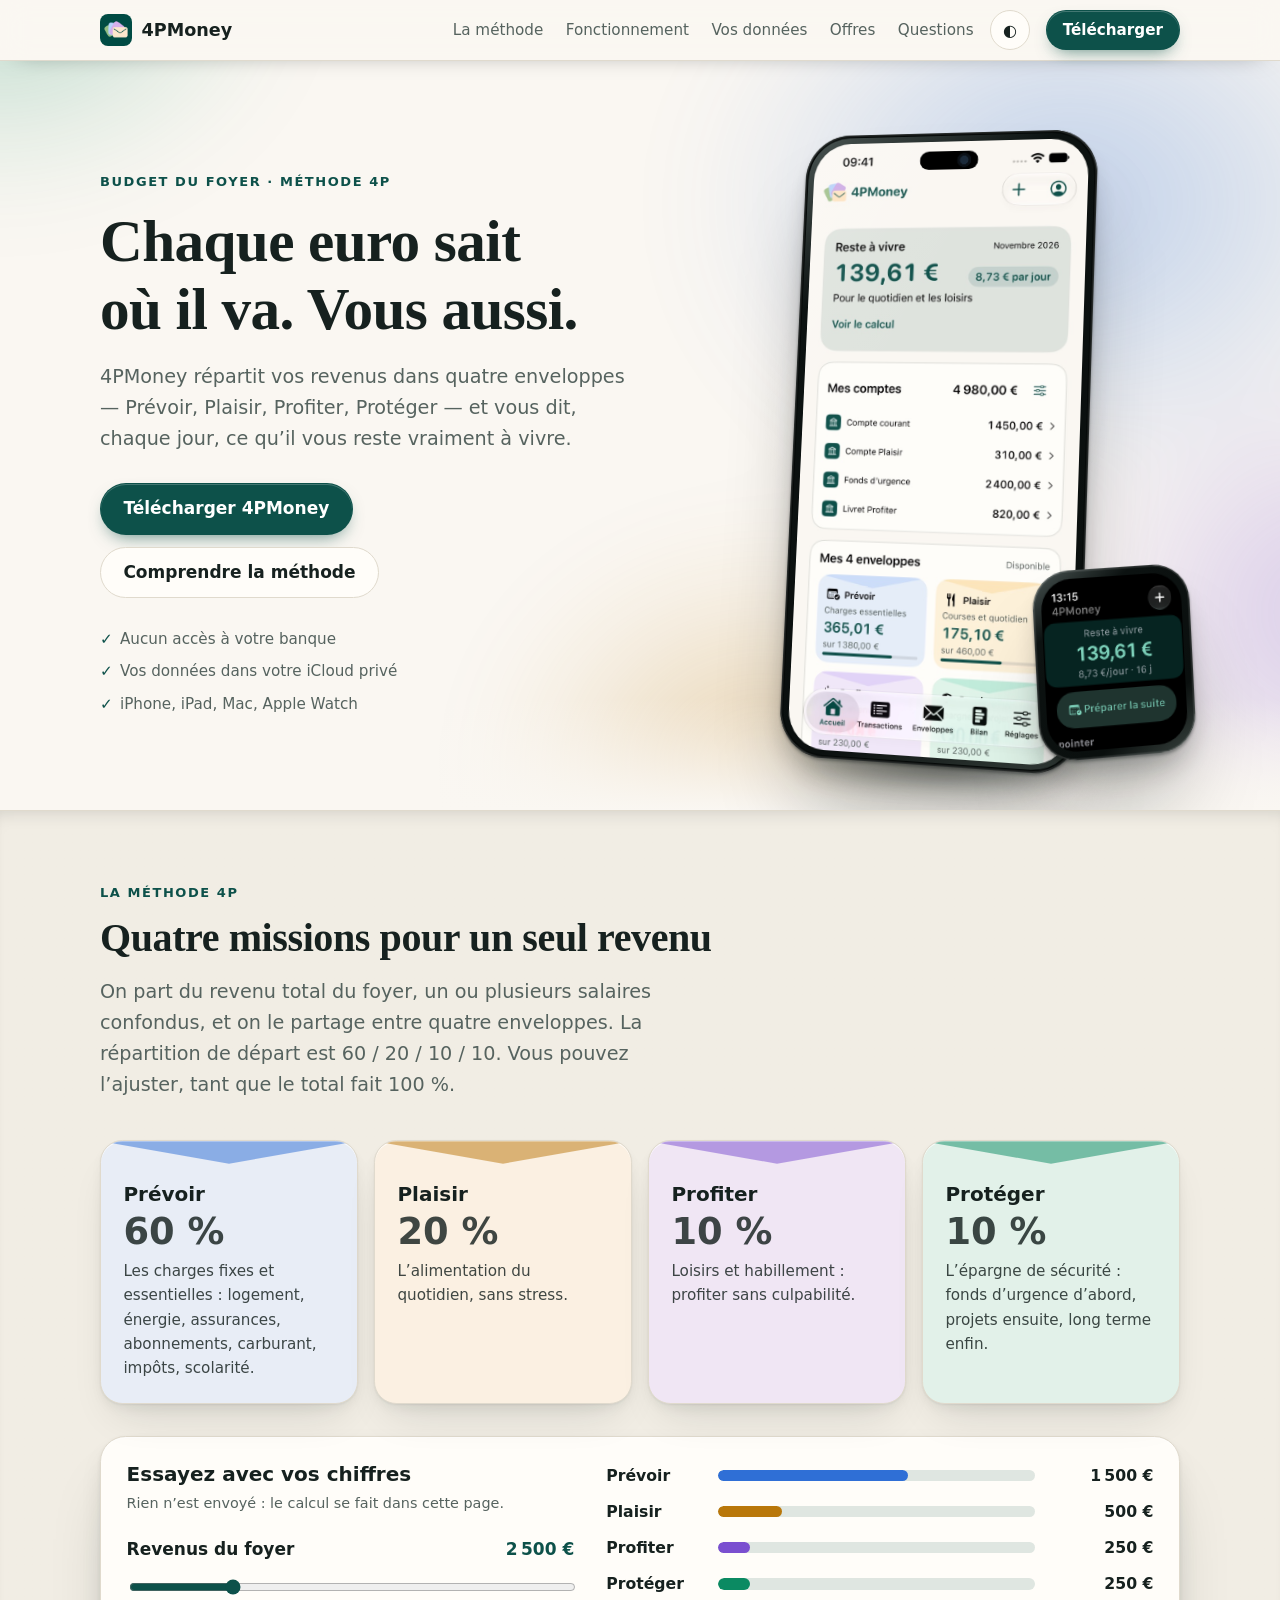
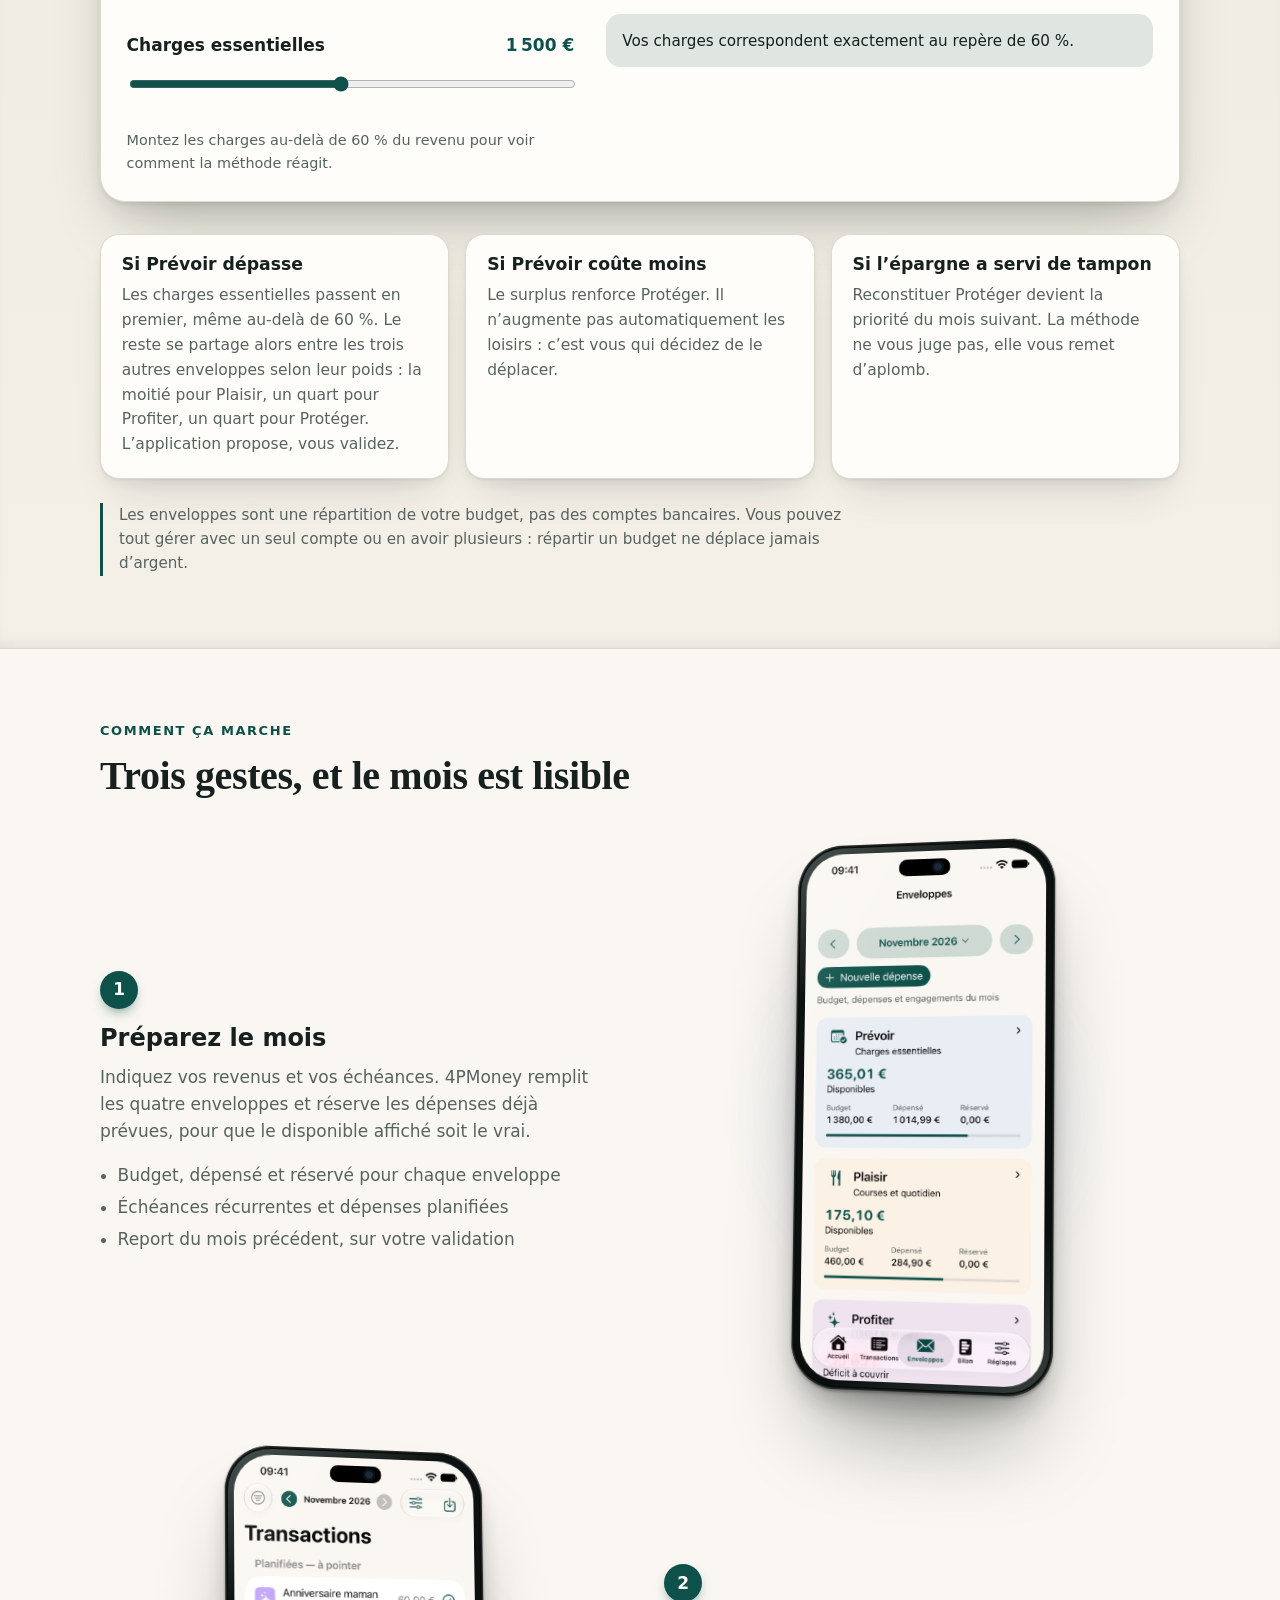
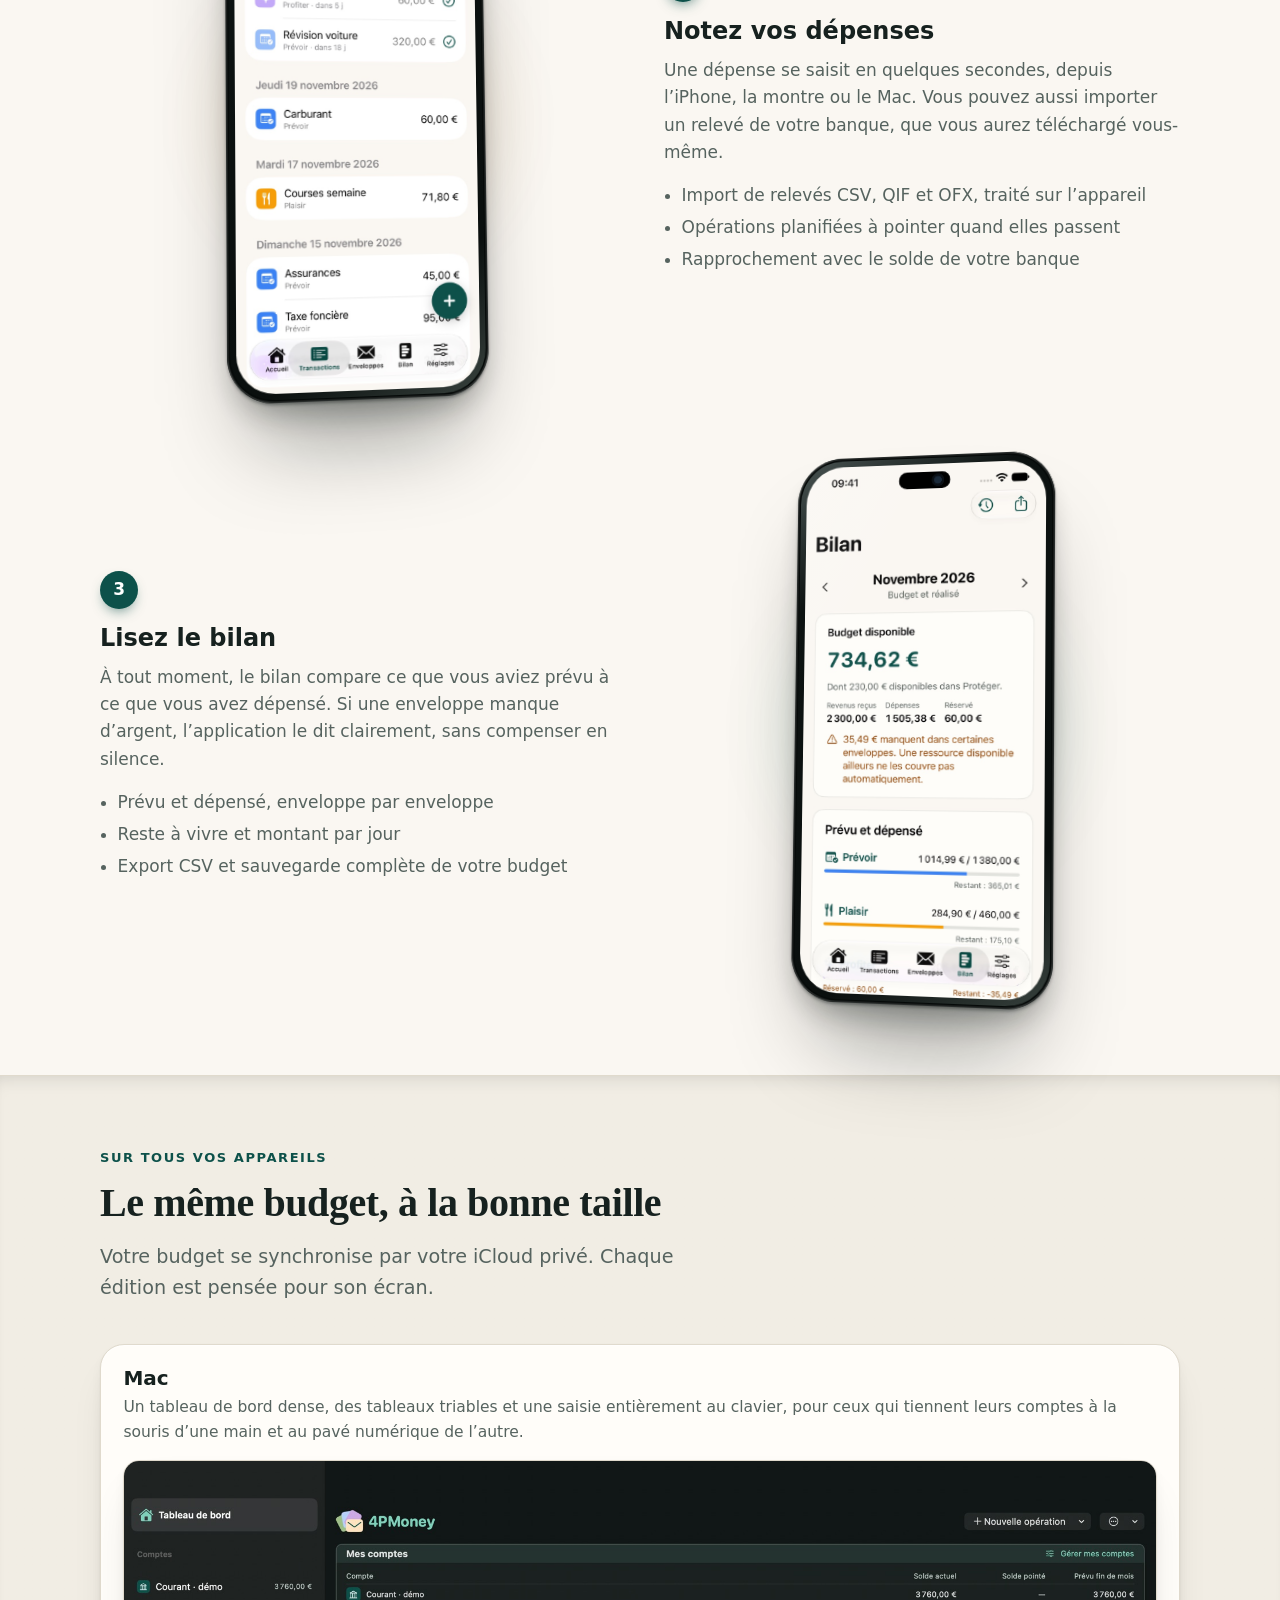
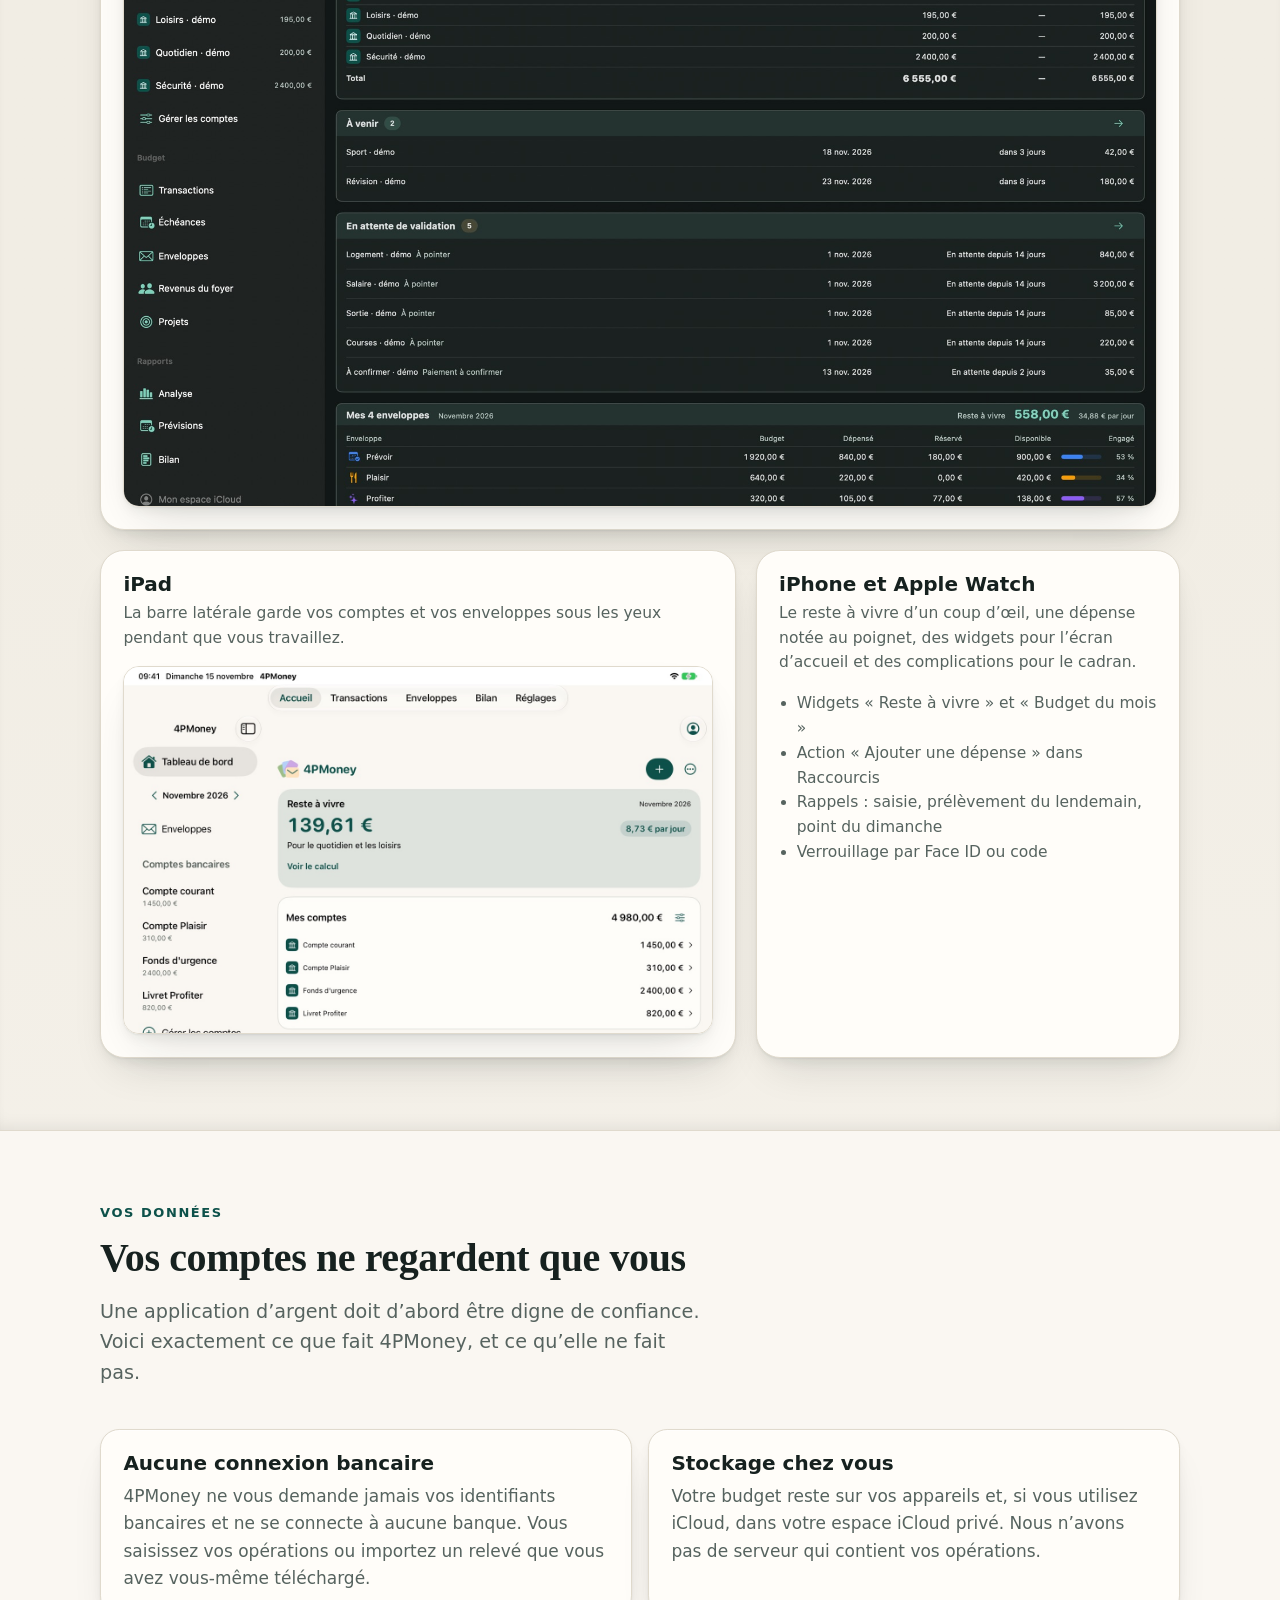
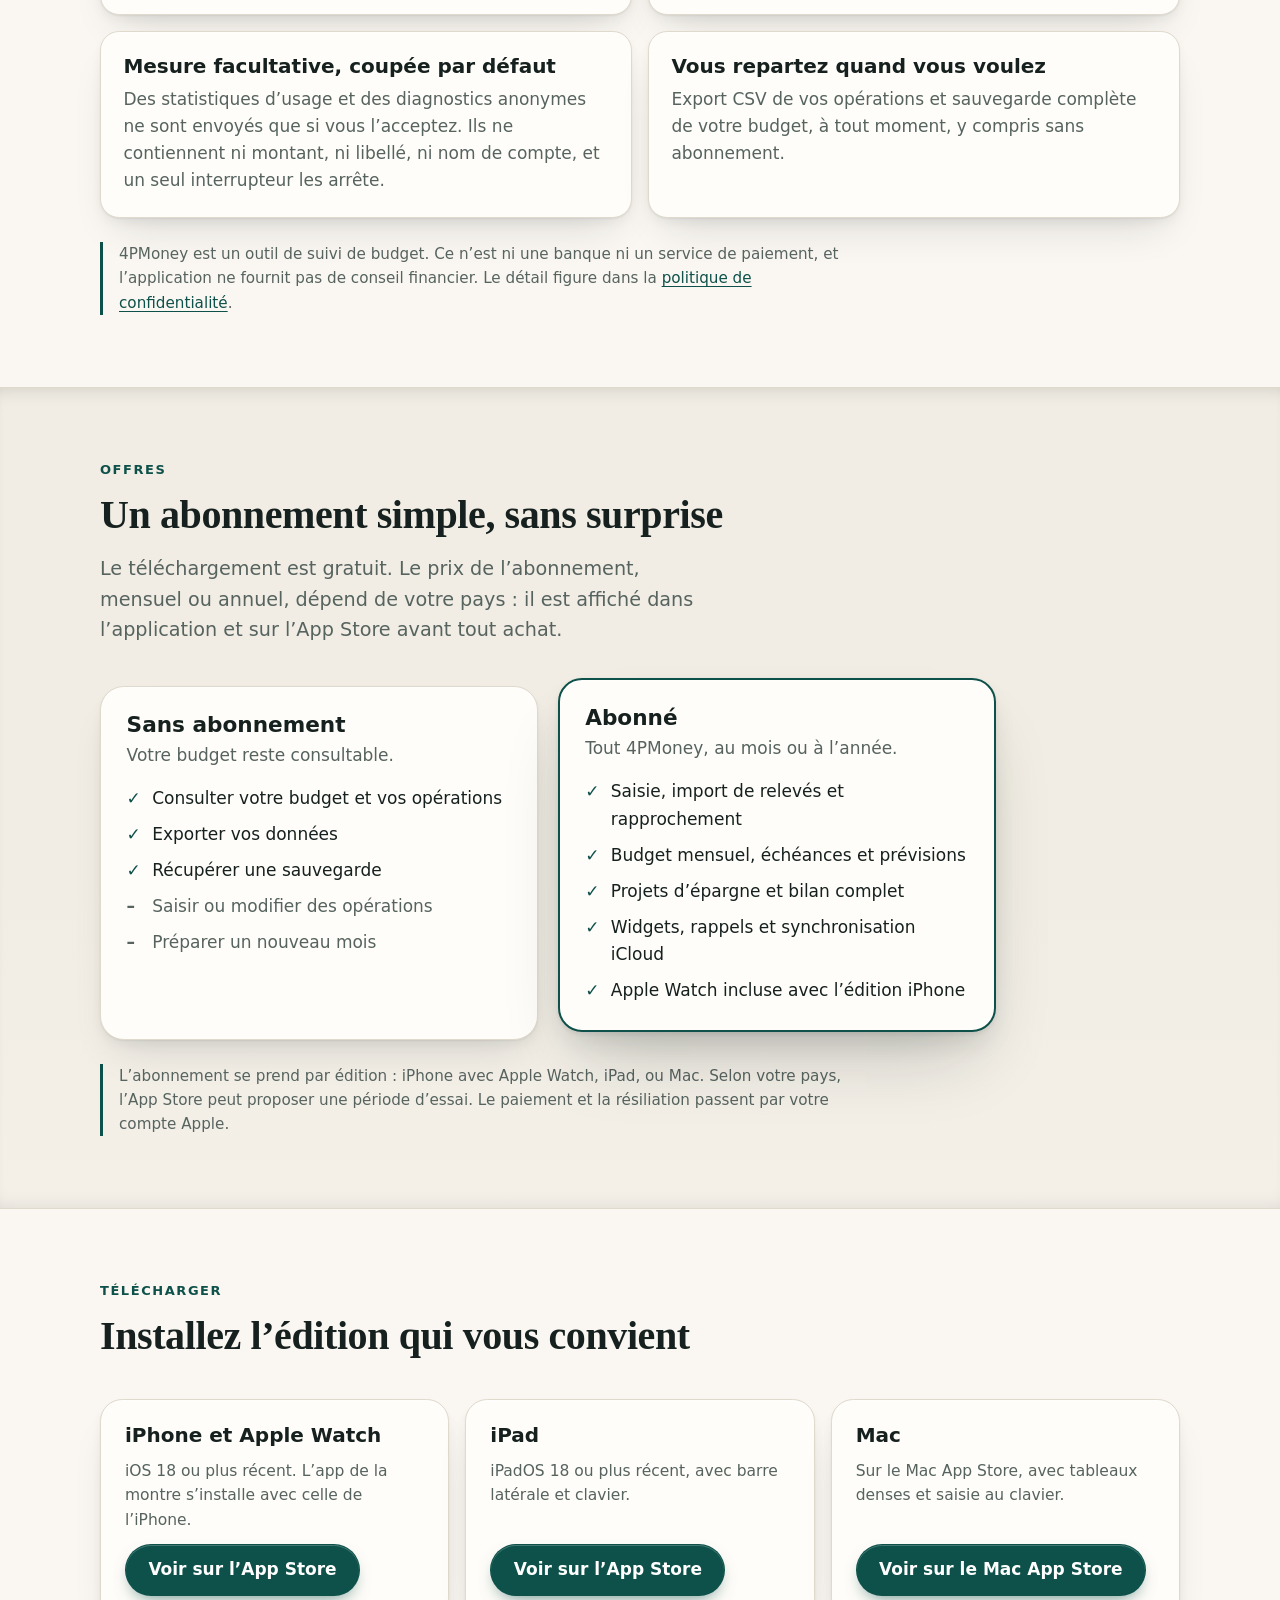
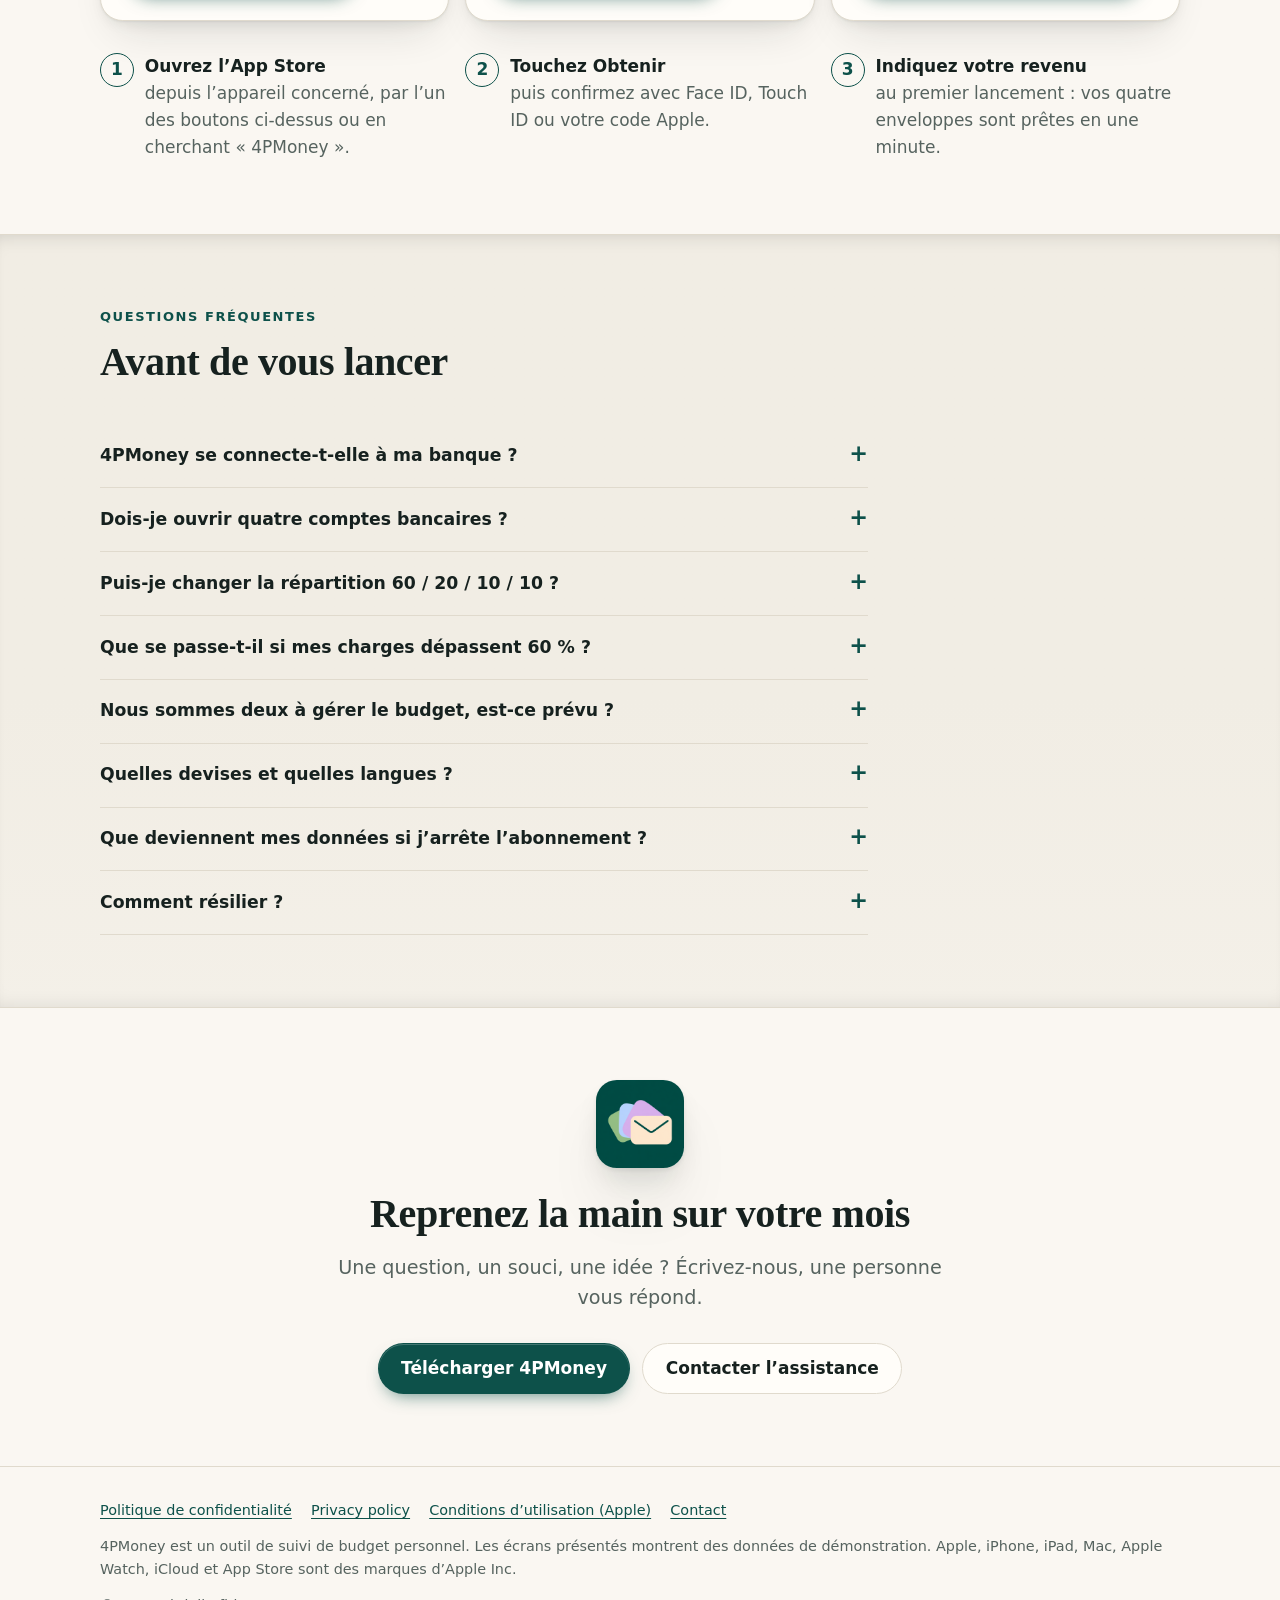
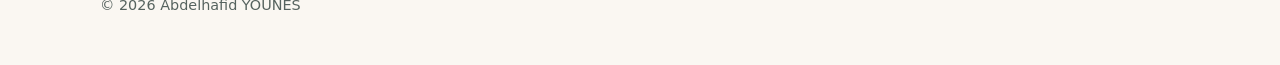
==== commit ff13f5bf: "Product page: narrow notch on iPhone frames, depth, refreshed watch visual Co-Authored-By: Claude Fa" ====
--- a/index.html
+++ b/index.html
@@ -178,6 +178,99 @@
   .ligne{grid-template-columns:5.2rem 1fr 5.6rem;gap:.5rem;font-size:.92rem}
   .btn{width:100%}
   .barre .btn{width:auto}.marque{flex-shrink:0}
+}
+
+/* ——— Profondeur : lumière, relief et plans successifs ——— */
+:root{
+  --relief:0 1px 2px rgba(22,33,31,.06),0 6px 14px -4px rgba(22,33,31,.08),0 22px 44px -18px rgba(22,33,31,.16);
+  --relief-haut:0 2px 4px rgba(22,33,31,.07),0 14px 28px -8px rgba(22,33,31,.14),0 40px 70px -24px rgba(22,33,31,.24);
+  --appareil:0 2px 3px rgba(8,14,13,.35),0 18px 30px -10px rgba(8,14,13,.32),0 60px 90px -30px rgba(8,14,13,.42);
+  --reflet:inset 0 1px 0 rgba(255,255,255,.75);--halo:.30;
+}
+@media (prefers-color-scheme:dark){:root:not([data-theme="light"]){
+  --relief:0 1px 2px rgba(0,0,0,.35),0 8px 18px -6px rgba(0,0,0,.4),0 26px 50px -20px rgba(0,0,0,.55);
+  --relief-haut:0 2px 4px rgba(0,0,0,.4),0 16px 32px -8px rgba(0,0,0,.5),0 44px 80px -24px rgba(0,0,0,.7);
+  --appareil:0 2px 3px rgba(0,0,0,.6),0 18px 30px -10px rgba(0,0,0,.6),0 60px 90px -30px rgba(0,0,0,.8);
+  --reflet:inset 0 1px 0 rgba(255,255,255,.06);--halo:.22;
+}}
+:root[data-theme="dark"]{
+  --relief:0 1px 2px rgba(0,0,0,.35),0 8px 18px -6px rgba(0,0,0,.4),0 26px 50px -20px rgba(0,0,0,.55);
+  --relief-haut:0 2px 4px rgba(0,0,0,.4),0 16px 32px -8px rgba(0,0,0,.5),0 44px 80px -24px rgba(0,0,0,.7);
+  --appareil:0 2px 3px rgba(0,0,0,.6),0 18px 30px -10px rgba(0,0,0,.6),0 60px 90px -30px rgba(0,0,0,.8);
+  --reflet:inset 0 1px 0 rgba(255,255,255,.06);--halo:.22;
+}
+
+/* Les appareils inclinés ne doivent jamais élargir la page. */
+main{overflow-x:clip}
+/* Fond du haut de page : quatre lueurs aux couleurs des enveloppes, derrière tout le reste. */
+.hero{position:relative;overflow:hidden;isolation:isolate}
+.hero::before{content:"";position:absolute;inset:-20% -10% -10%;z-index:-1;pointer-events:none;opacity:var(--halo);filter:blur(60px);
+  background:
+    radial-gradient(34rem 26rem at 78% 30%,var(--prevoir),transparent 70%),
+    radial-gradient(26rem 22rem at 96% 72%,var(--profiter),transparent 70%),
+    radial-gradient(24rem 20rem at 58% 88%,var(--plaisir),transparent 70%),
+    radial-gradient(26rem 20rem at 8% 6%,var(--proteger),transparent 70%)}
+.hero::after{content:"";position:absolute;inset:auto 0 0;height:7rem;z-index:-1;pointer-events:none;background:linear-gradient(to bottom,transparent,var(--fond))}
+
+/* Téléphone : châssis à reflet, encoche étroite, vitre, ombre portée en trois couches. */
+.tel{position:relative;background:linear-gradient(145deg,#4b5654 0%,#0c1211 22%,#0a0f0e 78%,#39433f 100%);border:0;
+  box-shadow:inset 0 0 0 1.5px rgba(255,255,255,.14),inset 0 0 0 3px #050908,var(--appareil)}
+.tel::before{content:"";position:absolute;z-index:2;left:50%;top:calc(.55rem + 1.55%);width:20%;aspect-ratio:3.2/1;transform:translateX(-50%);border-radius:999px;
+  background:radial-gradient(circle at 76% 50%,#1b2a3a 0 9%,#0b1016 10% 15%,transparent 16%),#000;box-shadow:0 0 0 1px rgba(255,255,255,.05)}
+.tel::after{content:"";position:absolute;inset:.55rem;z-index:1;border-radius:2.4rem;pointer-events:none;
+  background:linear-gradient(118deg,rgba(255,255,255,.16) 0%,rgba(255,255,255,.04) 22%,transparent 38%)}
+.visuel .tel::before{top:calc(.55rem + 1.55%)}
+.montre{background:linear-gradient(145deg,#4b5654 0%,#0c1211 24%,#0a0f0e 76%,#39433f 100%);border:0;
+  box-shadow:inset 0 0 0 1.5px rgba(255,255,255,.14),var(--appareil)}
+
+/* Scène d'ouverture : téléphone incliné, montre au premier plan, socle lumineux et ombre au sol. */
+.scene{perspective:1500px;--tx:0;--ty:0;--d:0px}
+.scene::before{content:"";position:absolute;left:50%;top:46%;width:30rem;max-width:120%;aspect-ratio:1;transform:translate(-50%,-50%);border-radius:50%;z-index:-1;pointer-events:none;
+  background:radial-gradient(closest-side,color-mix(in srgb,var(--carte) 85%,transparent),transparent 72%)}
+.scene::after{content:"";position:absolute;left:50%;bottom:-1.6rem;width:19rem;max-width:80%;height:2.6rem;transform:translateX(-46%);border-radius:50%;z-index:-1;pointer-events:none;
+  background:radial-gradient(closest-side,rgba(8,14,13,.38),transparent);filter:blur(10px)}
+.scene .tel{transform:translateY(calc(var(--d) * -.35)) rotateY(calc(-13deg + var(--tx) * 6deg)) rotateX(calc(5deg + var(--ty) * -5deg)) rotateZ(1.2deg);transform-origin:50% 60%;transition:transform .5s cubic-bezier(.2,.7,.2,1);will-change:transform}
+.scene .montre{z-index:3;transform:translateY(calc(var(--d) * -.9)) translateZ(90px) rotateY(calc(9deg + var(--tx) * 9deg)) rotateX(calc(var(--ty) * -6deg)) rotateZ(-3deg);transition:transform .5s cubic-bezier(.2,.7,.2,1);will-change:transform}
+
+/* Captures des étapes : inclinaison alternée et lueur de la couleur de l'enveloppe concernée. */
+.visuel{perspective:1300px;position:relative;isolation:isolate}
+.visuel::before{content:"";position:absolute;left:50%;top:50%;width:26rem;max-width:115%;aspect-ratio:1;transform:translate(-50%,-50%);border-radius:50%;z-index:-1;pointer-events:none;filter:blur(40px);opacity:var(--halo);
+  background:radial-gradient(closest-side,var(--lueur,var(--prevoir)),transparent 75%)}
+.etape:nth-child(2) .visuel{--lueur:var(--plaisir)}.etape:nth-child(3) .visuel{--lueur:var(--proteger)}
+.visuel .tel{transform:rotateY(-11deg) rotateX(3deg);transition:transform .7s cubic-bezier(.2,.7,.2,1)}
+.etape:nth-child(even) .visuel .tel{transform:rotateY(11deg) rotateX(3deg)}
+.etape:hover .visuel .tel{transform:rotateY(-4deg) rotateX(1deg) translateY(-6px)}
+.etape:nth-child(even):hover .visuel .tel{transform:rotateY(4deg) rotateX(1deg) translateY(-6px)}
+
+/* Cartes : reflet en haut, ombre en couches, léger soulèvement au survol. */
+.env,.regle,.app,.pilier,.offre,.edition{box-shadow:var(--reflet),var(--relief);transition:transform .35s cubic-bezier(.2,.7,.2,1),box-shadow .35s ease}
+.simu{box-shadow:var(--reflet),var(--relief-haut)}
+.offre.mise{box-shadow:var(--reflet),var(--relief-haut);transform:translateY(-.5rem)}
+@media (hover:hover){
+  .env:hover,.regle:hover,.app:hover,.pilier:hover,.edition:hover,.offre:hover{transform:translateY(-5px);box-shadow:var(--reflet),var(--relief-haut)}
+  .offre.mise:hover{transform:translateY(-.8rem)}
+}
+.env{background-image:linear-gradient(160deg,color-mix(in srgb,var(--carte) 55%,transparent),transparent 55%)}
+.app .cadre{box-shadow:var(--relief)}
+.btn.plein{box-shadow:inset 0 1px 0 rgba(255,255,255,.22),0 8px 18px -8px color-mix(in srgb,var(--accent) 70%,transparent)}
+.btn{transition:transform .2s ease,box-shadow .2s ease}.btn:hover{transform:translateY(-1px)}
+.fin img{box-shadow:var(--relief-haut)}
+.etape .rang{box-shadow:0 6px 14px -6px color-mix(in srgb,var(--accent) 80%,transparent)}
+
+/* Sections teintées : en creux, comme un plan situé derrière la page. */
+section.teinte{background:linear-gradient(to bottom,color-mix(in srgb,var(--teinte) 100%,transparent),var(--teinte) 60%,color-mix(in srgb,var(--teinte) 70%,var(--fond)));box-shadow:inset 0 14px 22px -18px rgba(8,14,13,.22),inset 0 -14px 22px -18px rgba(8,14,13,.14)}
+header.barre{box-shadow:0 10px 24px -20px rgba(8,14,13,.5)}
+
+@media (max-width:60rem){
+  .scene{margin-top:1rem;padding-bottom:1.5rem}
+  .scene .tel{transform:rotateY(-8deg) rotateX(3deg) rotateZ(.8deg)}
+  .scene .montre{transform:translateZ(60px) rotateY(7deg) rotateZ(-3deg)}
+  .visuel .tel,.etape:nth-child(even) .visuel .tel{transform:rotateY(-7deg) rotateX(2deg)}
+  .offre.mise{transform:none}
+}
+@media (prefers-reduced-motion:reduce){
+  .scene .tel,.scene .montre,.visuel .tel,.env,.regle,.app,.pilier,.offre,.edition,.btn{transition:none}
+  .env:hover,.regle:hover,.app:hover,.pilier:hover,.edition:hover,.offre:hover,.btn:hover{transform:none}
 }
 </style>
 </head>
@@ -500,6 +593,26 @@
     var obs=new IntersectionObserver(function(es){es.forEach(function(e){if(e.isIntersecting){e.target.classList.add("vu");obs.unobserve(e.target)}})},{rootMargin:"0px 0px -8% 0px"});
     els.forEach(function(e){obs.observe(e)});
   }else{els.forEach(function(e){e.classList.add("vu")})}
+
+  // Profondeur : la scène d'ouverture suit doucement le pointeur et le défilement (jamais si « Réduire les animations »).
+  var scene=document.querySelector(".scene");
+  if(scene&&!matchMedia("(prefers-reduced-motion: reduce)").matches){
+    if(matchMedia("(hover:hover) and (pointer:fine)").matches){
+      var hero=document.querySelector(".hero");
+      hero.addEventListener("pointermove",function(e){
+        var r=scene.getBoundingClientRect();
+        var x=Math.max(-1,Math.min(1,(e.clientX-(r.left+r.width/2))/(r.width/2)));
+        var y=Math.max(-1,Math.min(1,(e.clientY-(r.top+r.height/2))/(r.height/2)));
+        scene.style.setProperty("--tx",x.toFixed(3));scene.style.setProperty("--ty",y.toFixed(3));
+      });
+      hero.addEventListener("pointerleave",function(){scene.style.setProperty("--tx",0);scene.style.setProperty("--ty",0)});
+    }
+    var attente=false;
+    addEventListener("scroll",function(){
+      if(attente)return;attente=true;
+      requestAnimationFrame(function(){attente=false;scene.style.setProperty("--d",Math.min(60,scrollY*.08).toFixed(1)+"px")});
+    },{passive:true});
+  }
 })();
 </script>
 </body>
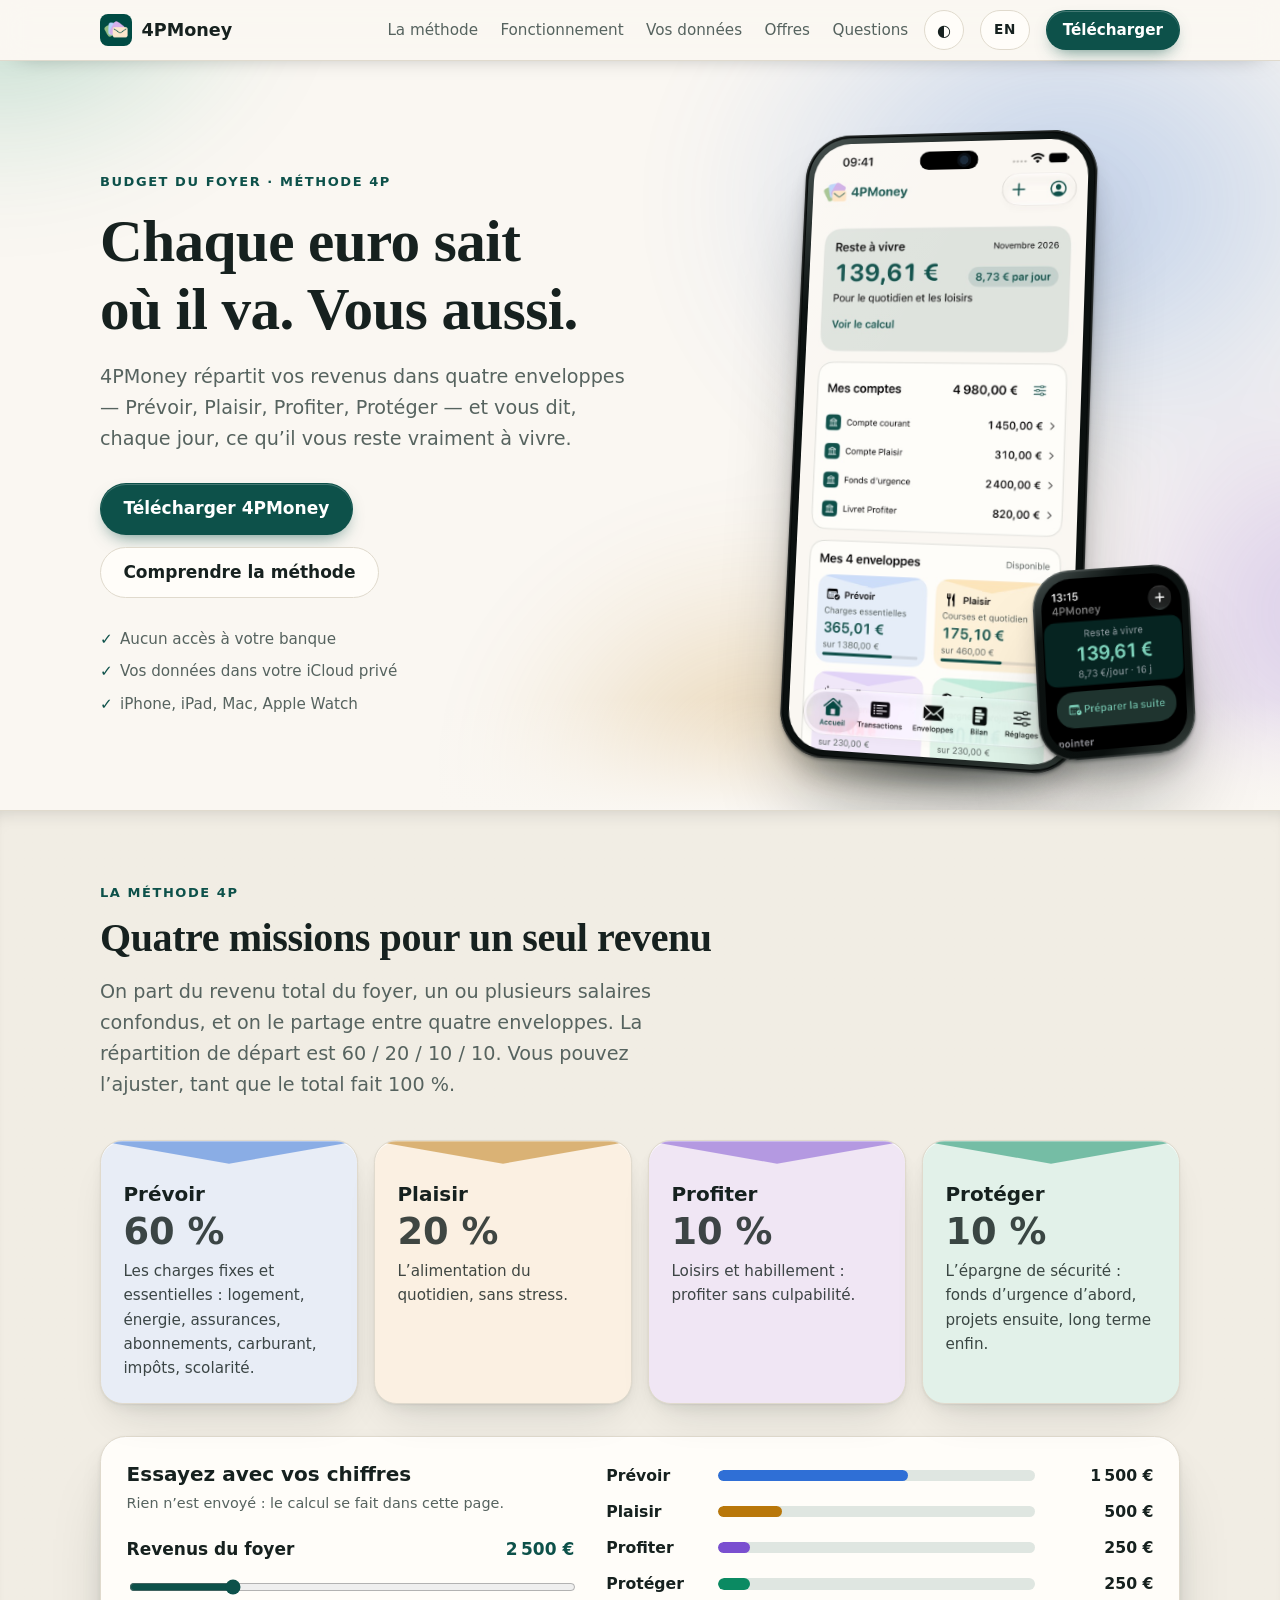
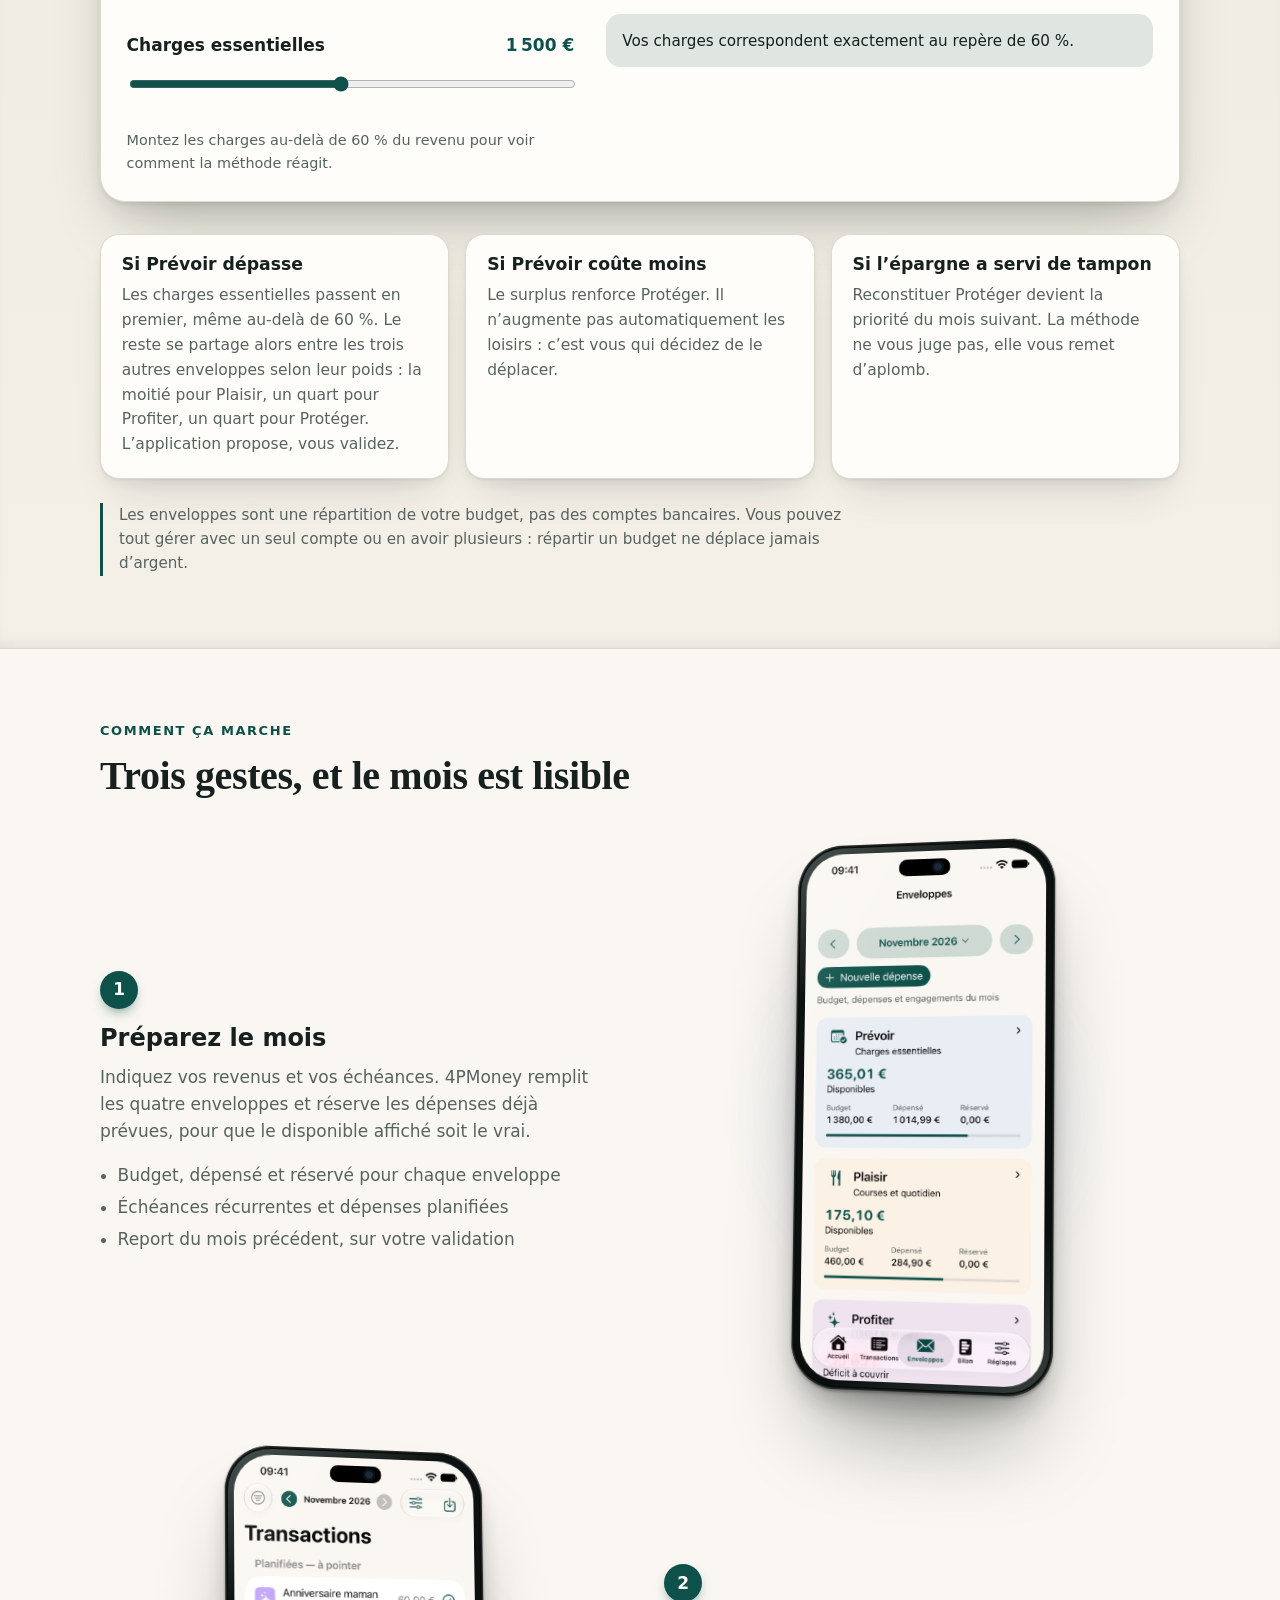
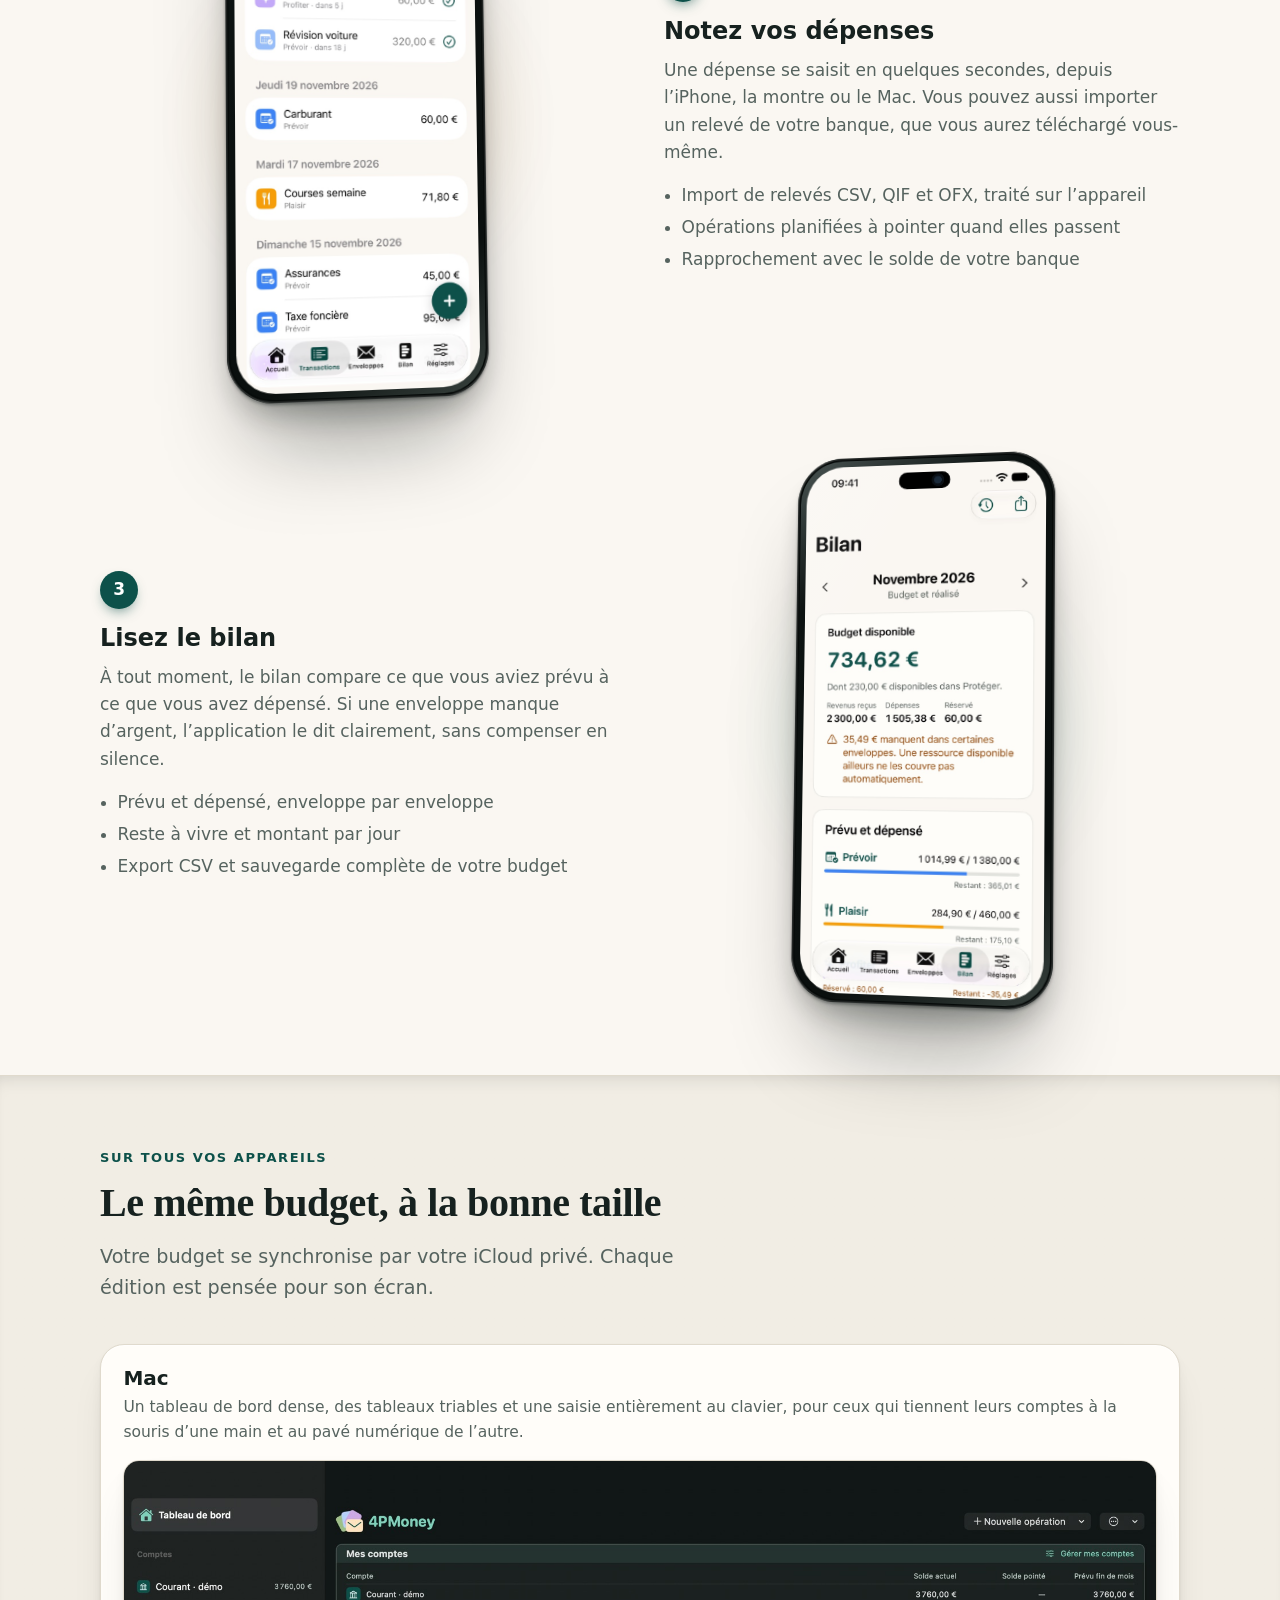
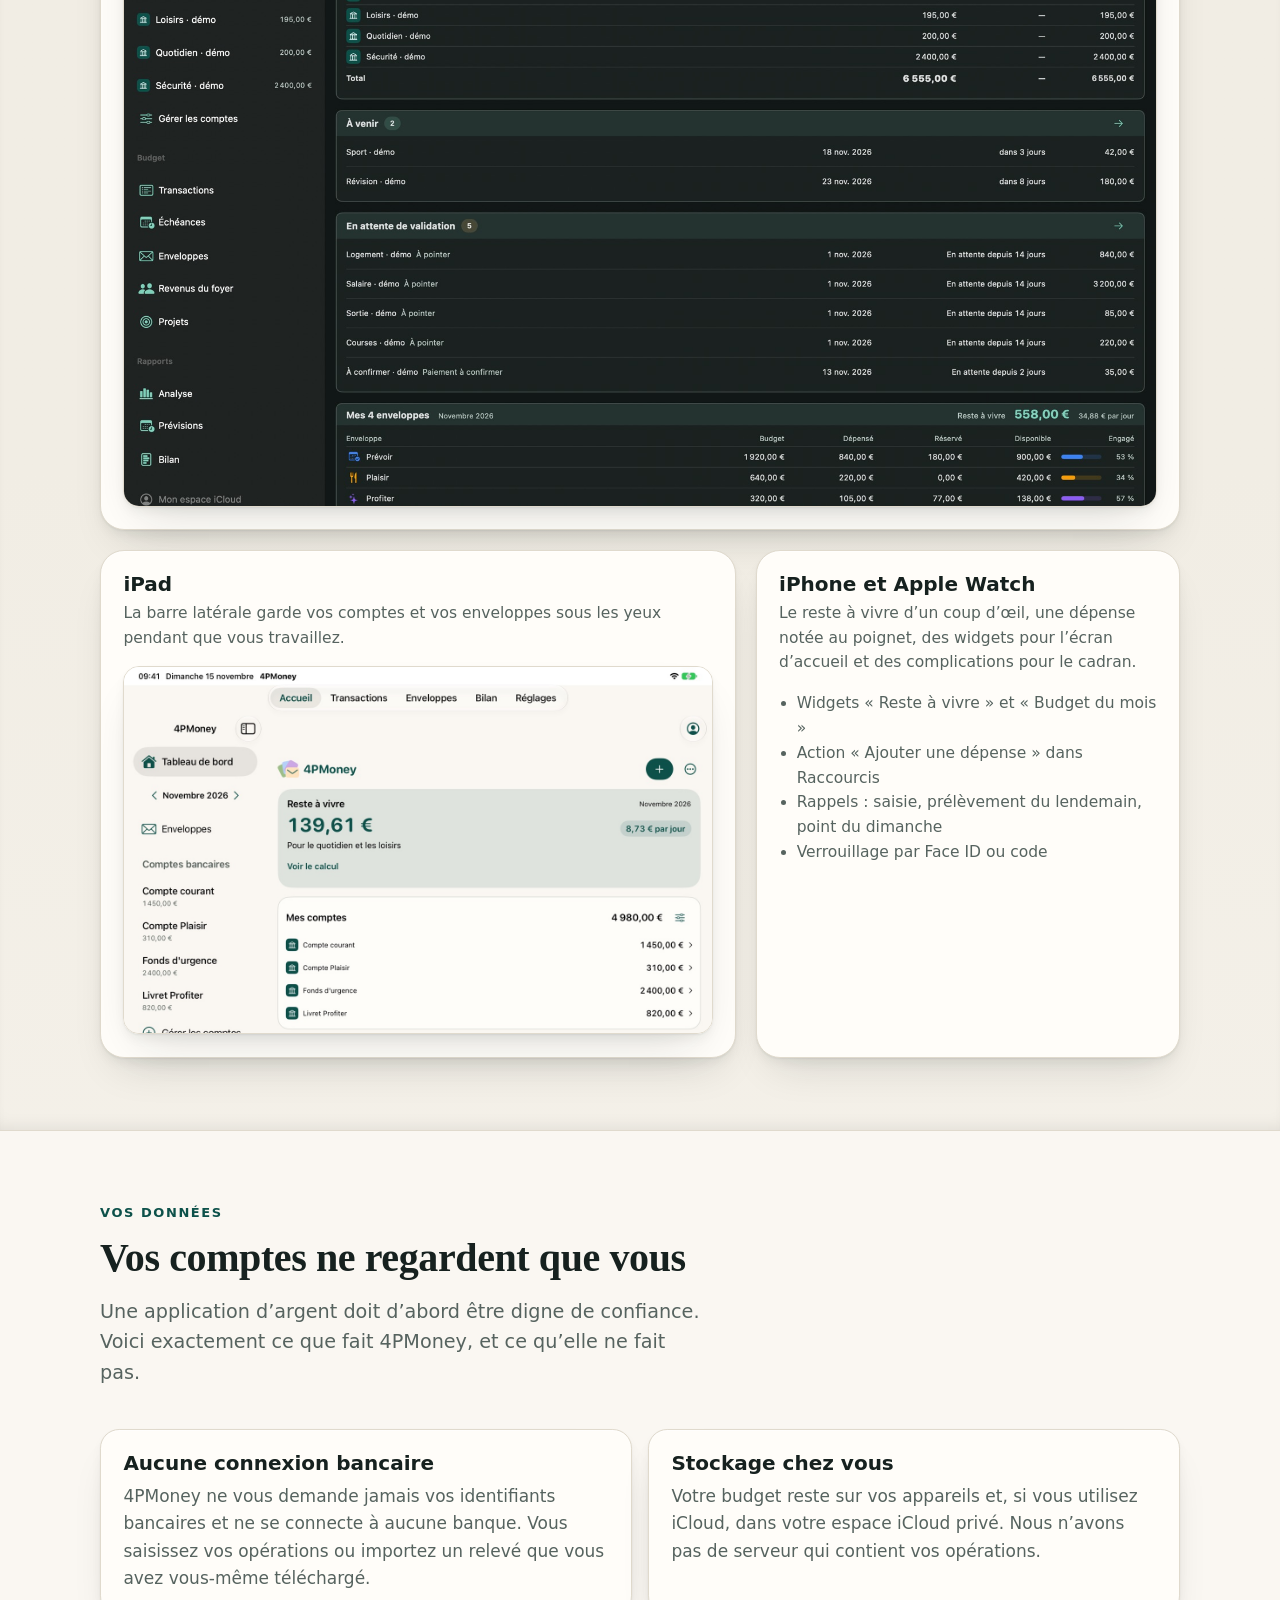
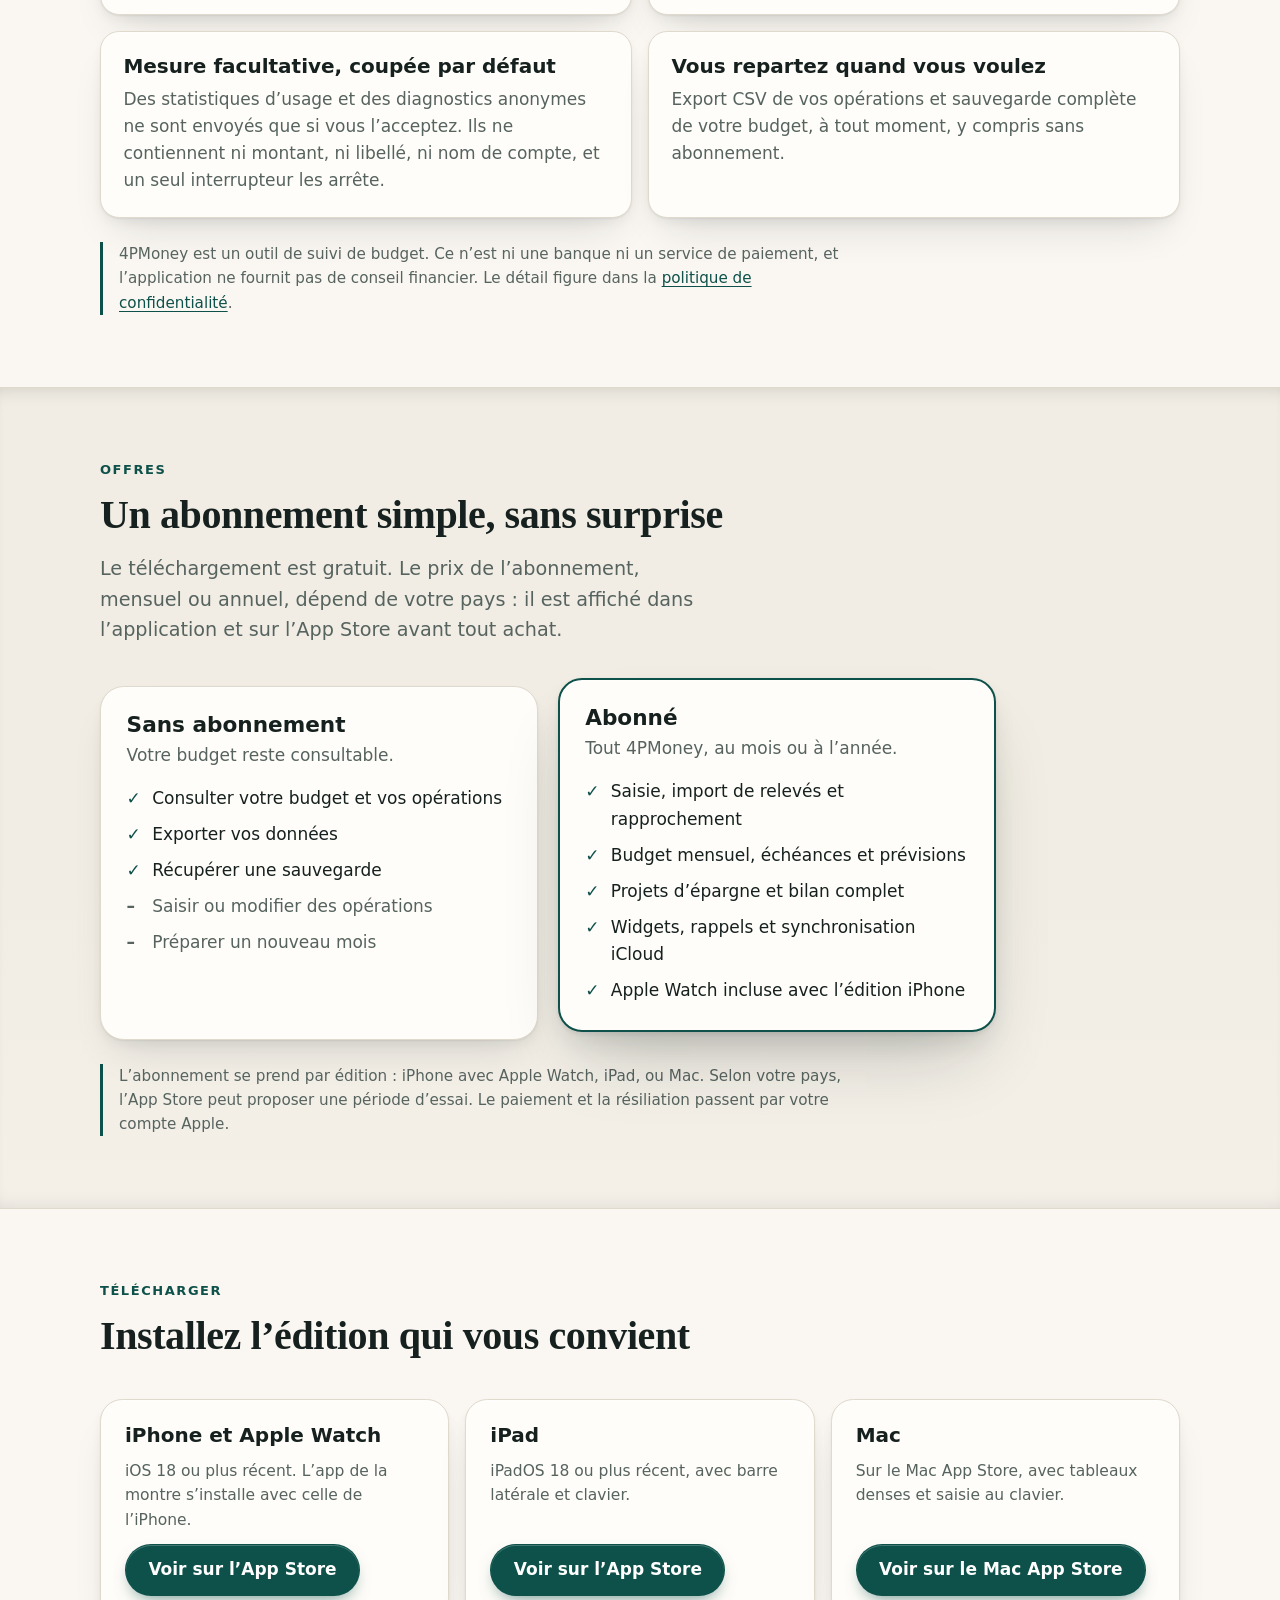
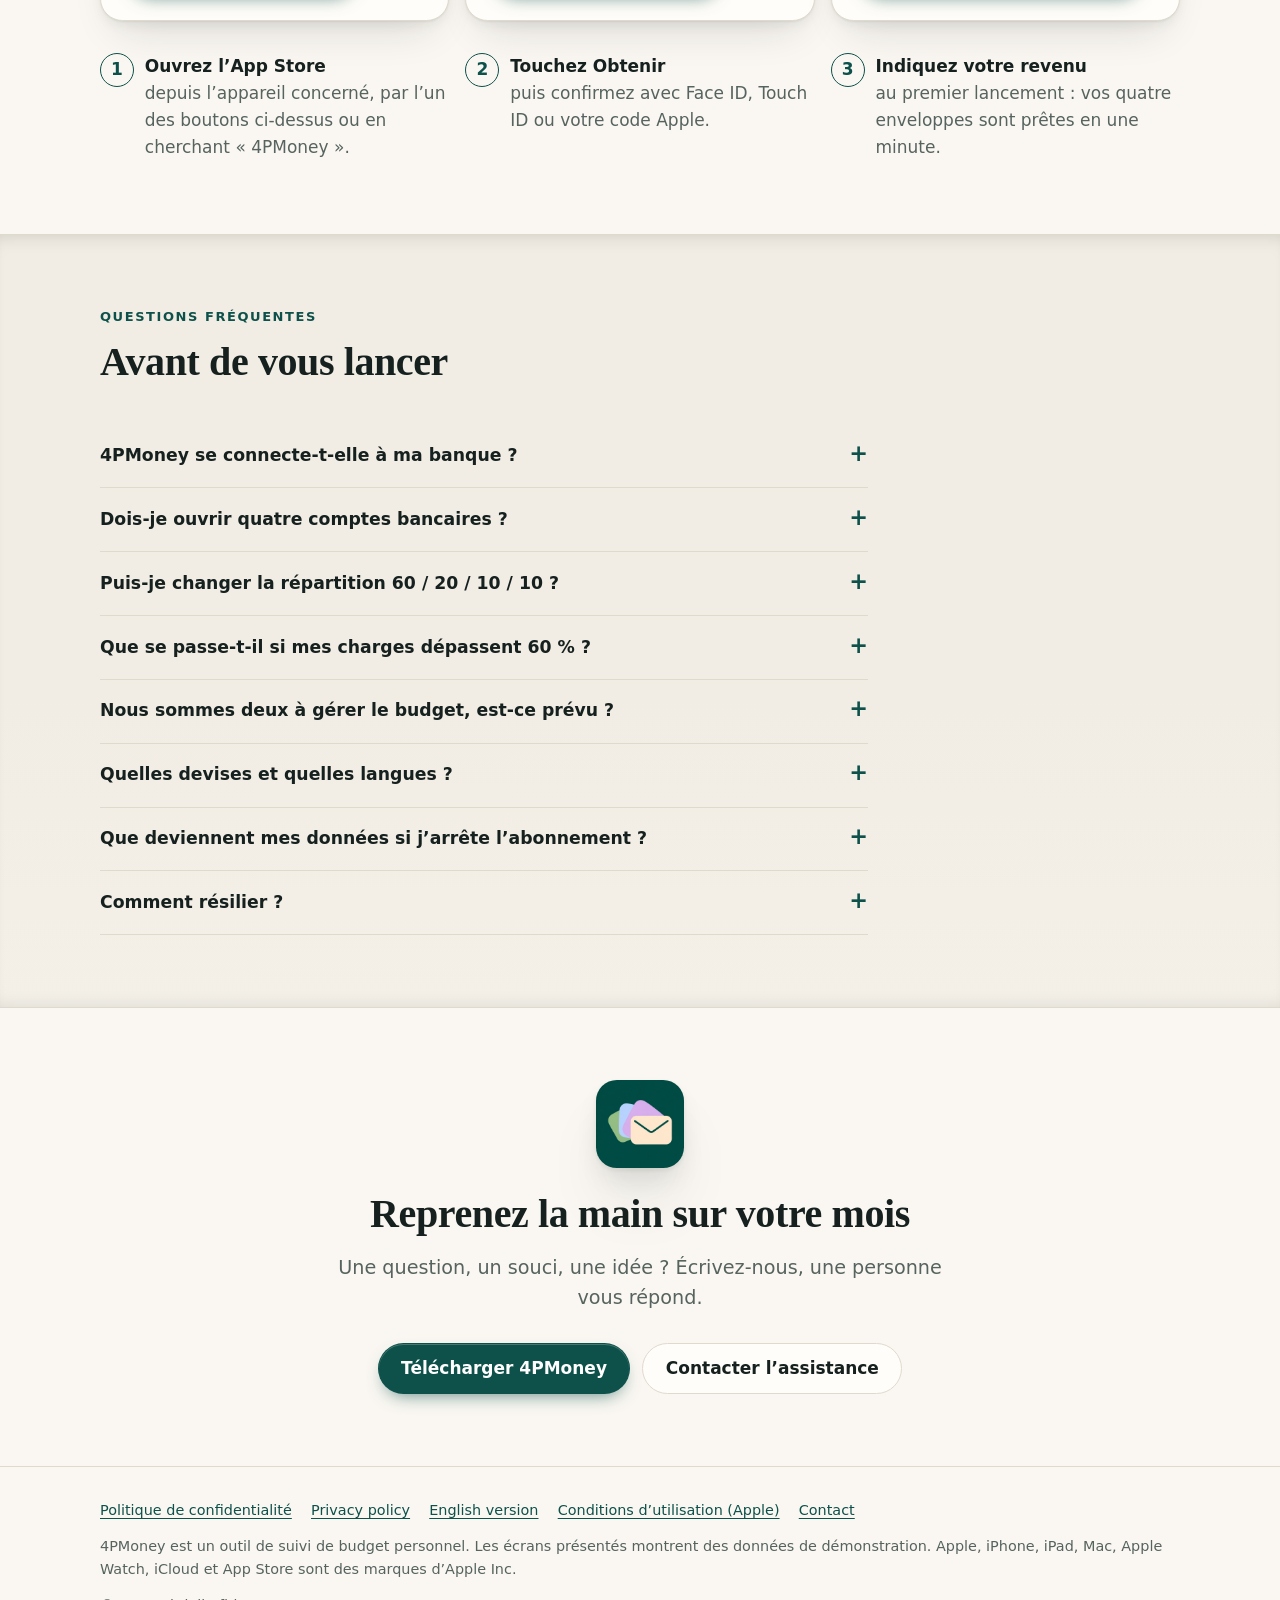
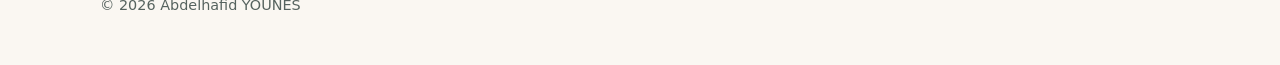
==== commit c51e9d17: "English product page, FR/EN language switch Co-Authored-By: Claude Opus 5.5 <noreply@anthropic.com>" ====
--- a/index.html
+++ b/index.html
@@ -9,6 +9,8 @@
 <meta name="theme-color" content="#101816" media="(prefers-color-scheme: dark)">
 <link rel="icon" href="assets/touch-icon.png">
 <link rel="apple-touch-icon" href="assets/touch-icon.png">
+<link rel="alternate" hreflang="fr" href="https://hafidnes.github.io/4p-budget-site/">
+<link rel="alternate" hreflang="en" href="https://hafidnes.github.io/4p-budget-site/en/">
 <meta property="og:title" content="4PMoney — Le budget du foyer en quatre enveloppes">
 <meta property="og:description" content="Prévoir, Plaisir, Profiter, Protéger : une méthode simple, une application sobre, vos données chez vous.">
 <meta property="og:image" content="assets/icon.png">
@@ -58,6 +60,9 @@
 .barre nav{margin-left:auto;display:flex;gap:1.4rem;font-size:.95rem}
 .barre nav a{color:var(--doux);text-decoration:none}.barre nav a:hover{color:var(--encre)}
 .theme{border:1px solid var(--trait);background:var(--carte);color:var(--encre);border-radius:999px;width:2.5rem;height:2.5rem;cursor:pointer;font-size:1rem}
+.langue{display:inline-grid;place-items:center;border:1px solid var(--trait);background:var(--carte);color:var(--encre);border-radius:999px;height:2.5rem;padding:0 .8rem;font-size:.85rem;font-weight:650;letter-spacing:.04em;text-decoration:none}.langue:hover{border-color:var(--accent)}
+@media (max-width:26rem){.barre .wrap{gap:.45rem}.langue{padding:0 .55rem}.barre .btn.petit{padding-left:.8rem;padding-right:.8rem}}
+@media (max-width:23rem){.marque{font-size:0;gap:0}}
 .btn{display:inline-flex;align-items:center;justify-content:center;gap:.5rem;min-height:3rem;padding:.7rem 1.4rem;border-radius:999px;font-weight:650;text-decoration:none;border:1px solid transparent}
 .btn.plein{background:var(--accent);color:var(--accent-encre)}
 .btn.contour{border-color:var(--trait);color:var(--encre);background:var(--carte)}
@@ -288,6 +293,7 @@
       <a href="#questions">Questions</a>
     </nav>
     <button class="theme" id="theme" type="button" aria-label="Changer de thème clair ou sombre">◐</button>
+    <a class="langue" href="en/" lang="en" hreflang="en" aria-label="Read in English">EN</a>
     <a class="btn plein petit" href="#telecharger">Télécharger</a>
   </div>
 </header>
@@ -536,6 +542,7 @@
     <nav aria-label="Liens utiles">
       <a href="confidentialite/">Politique de confidentialité</a>
       <a href="privacy/" lang="en" hreflang="en">Privacy policy</a>
+      <a href="en/" lang="en" hreflang="en">English version</a>
       <a href="https://www.apple.com/legal/internet-services/itunes/dev/stdeula/">Conditions d’utilisation (Apple)</a>
       <a href="mailto:abdelhafid.younes@gmail.com?subject=4PMoney">Contact</a>
     </nav>
